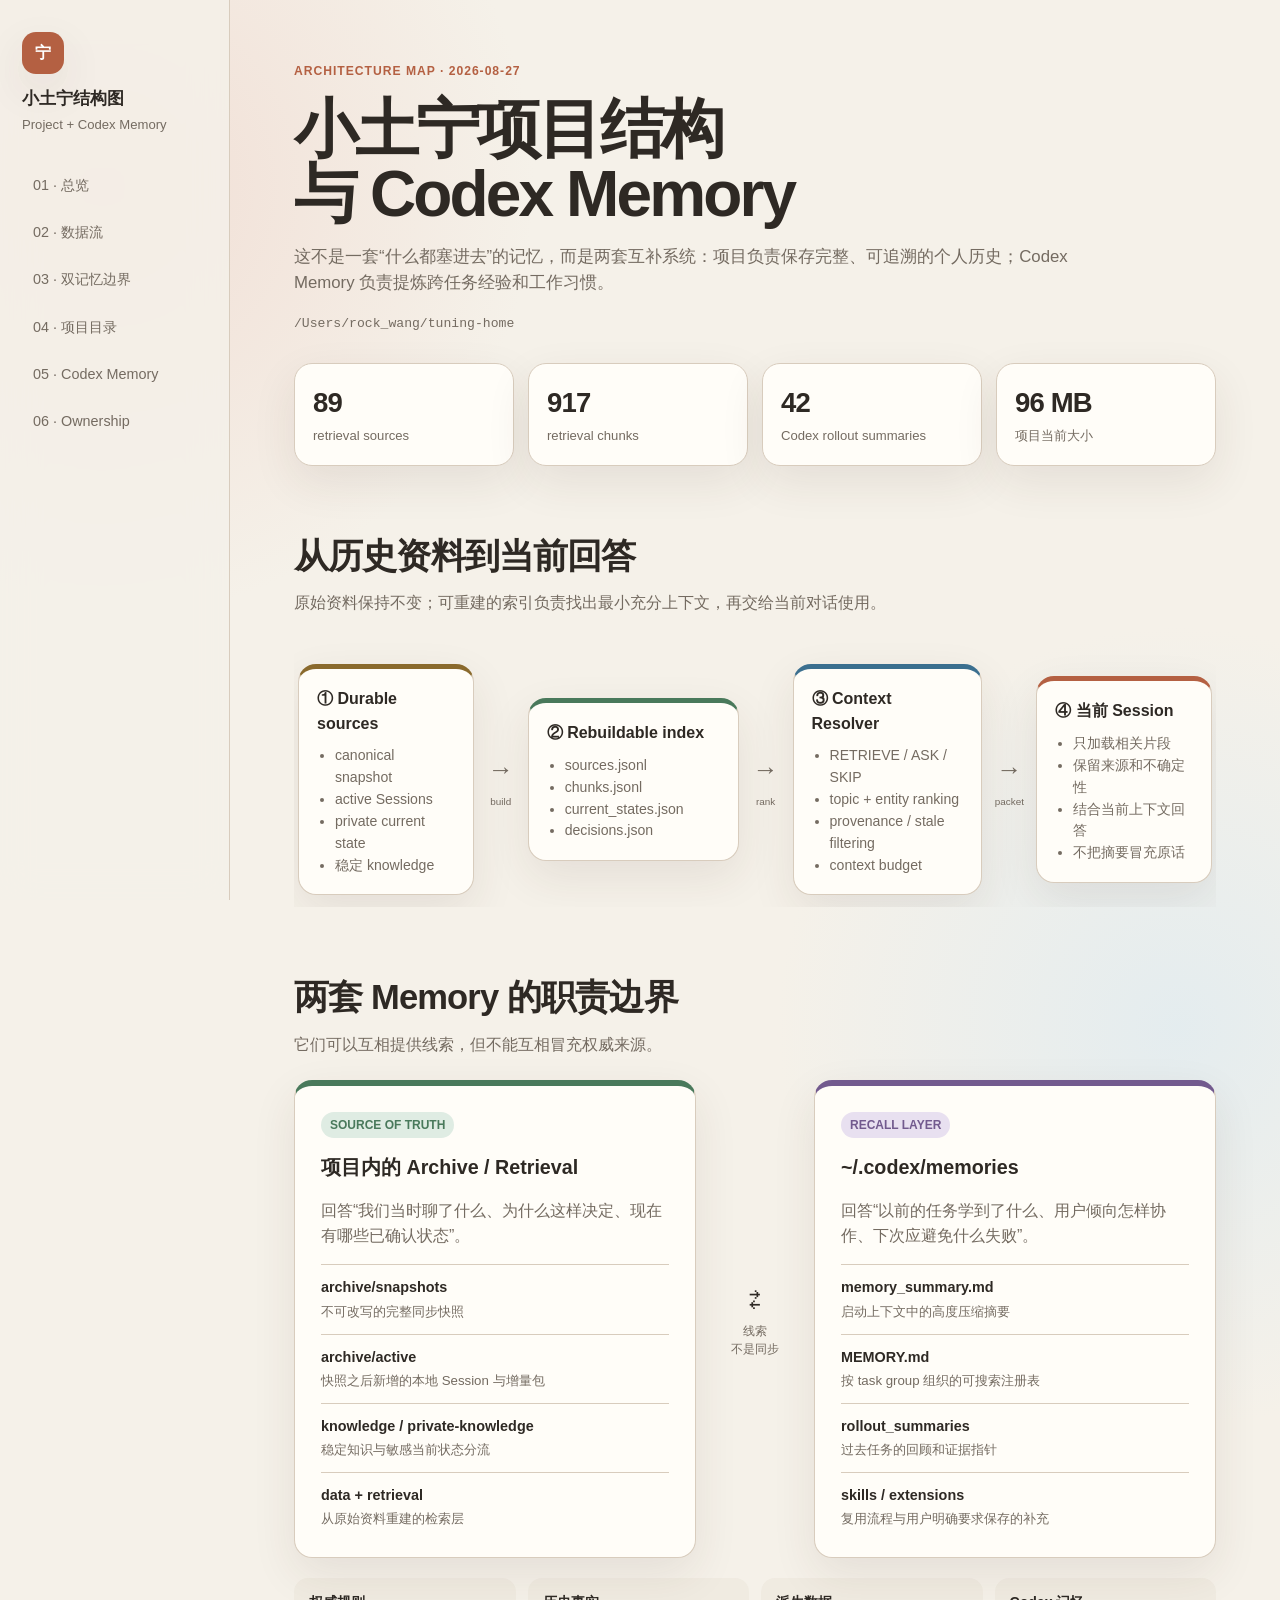
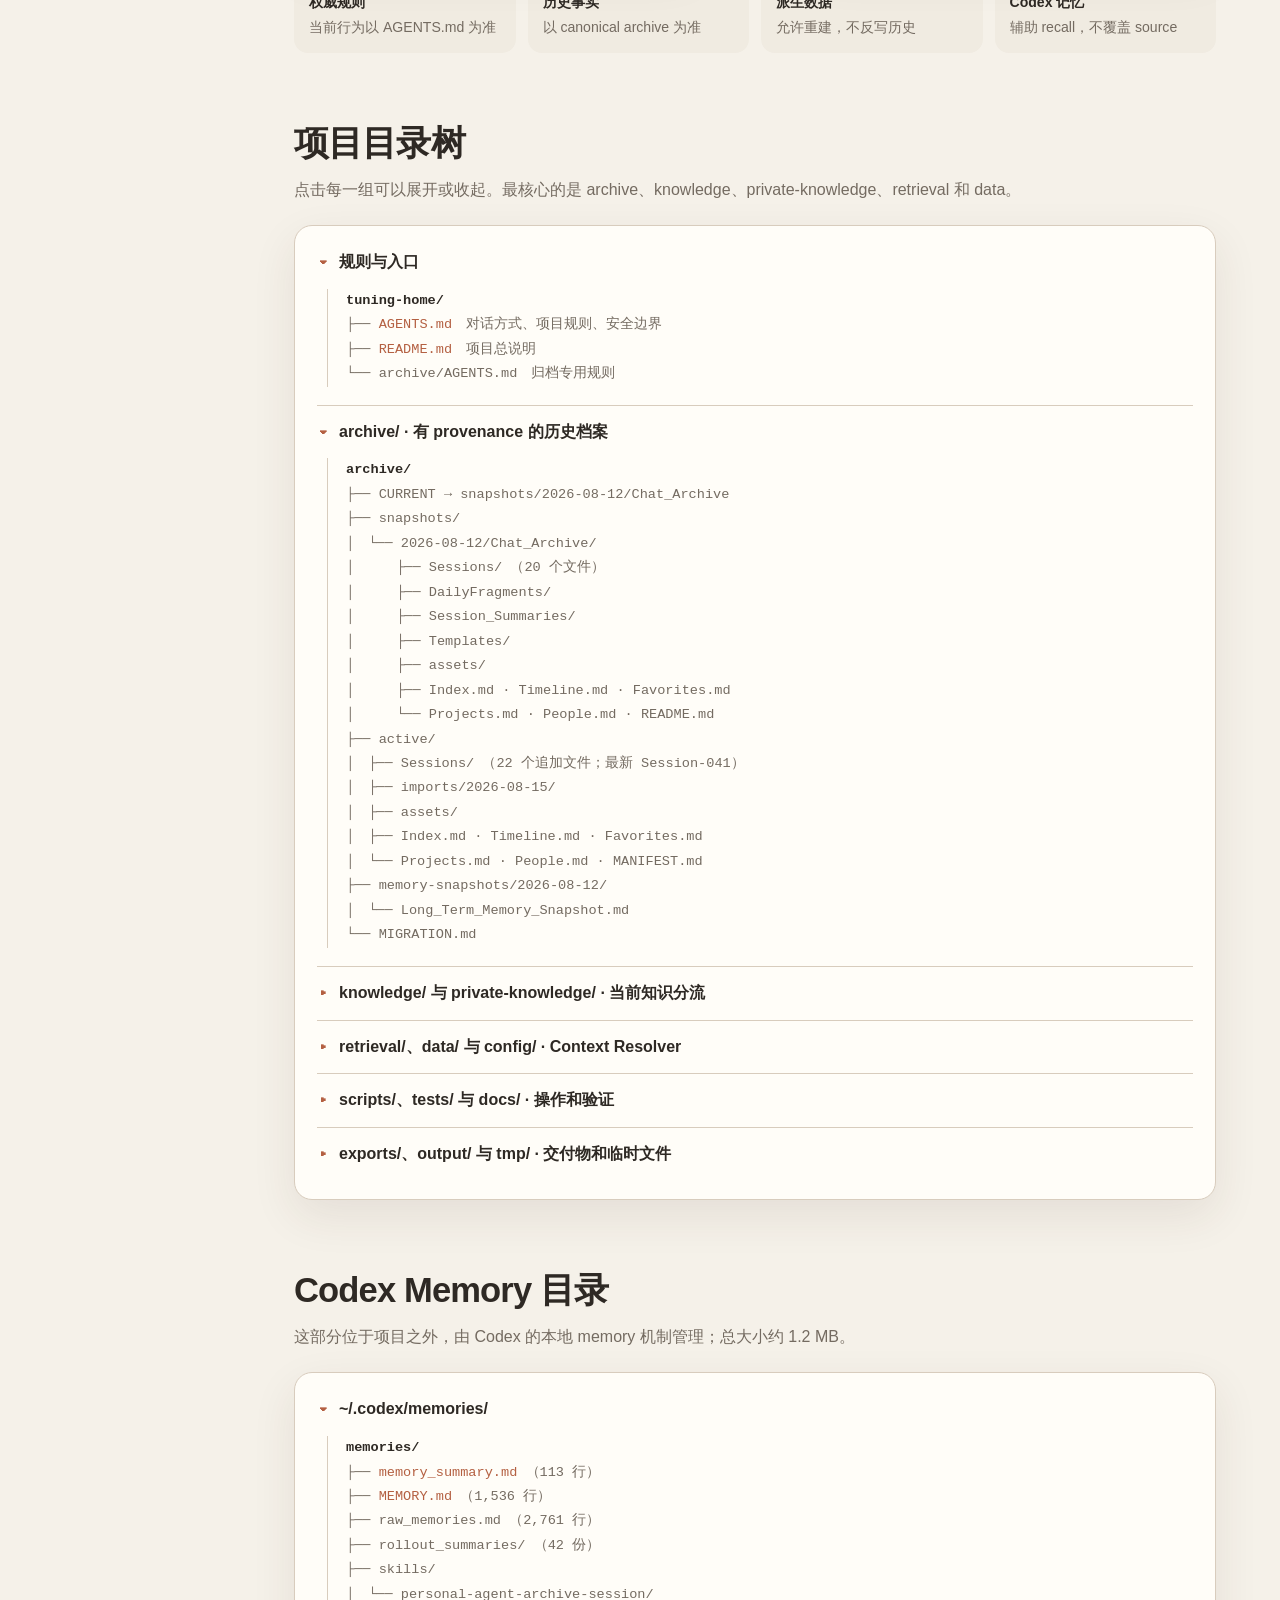
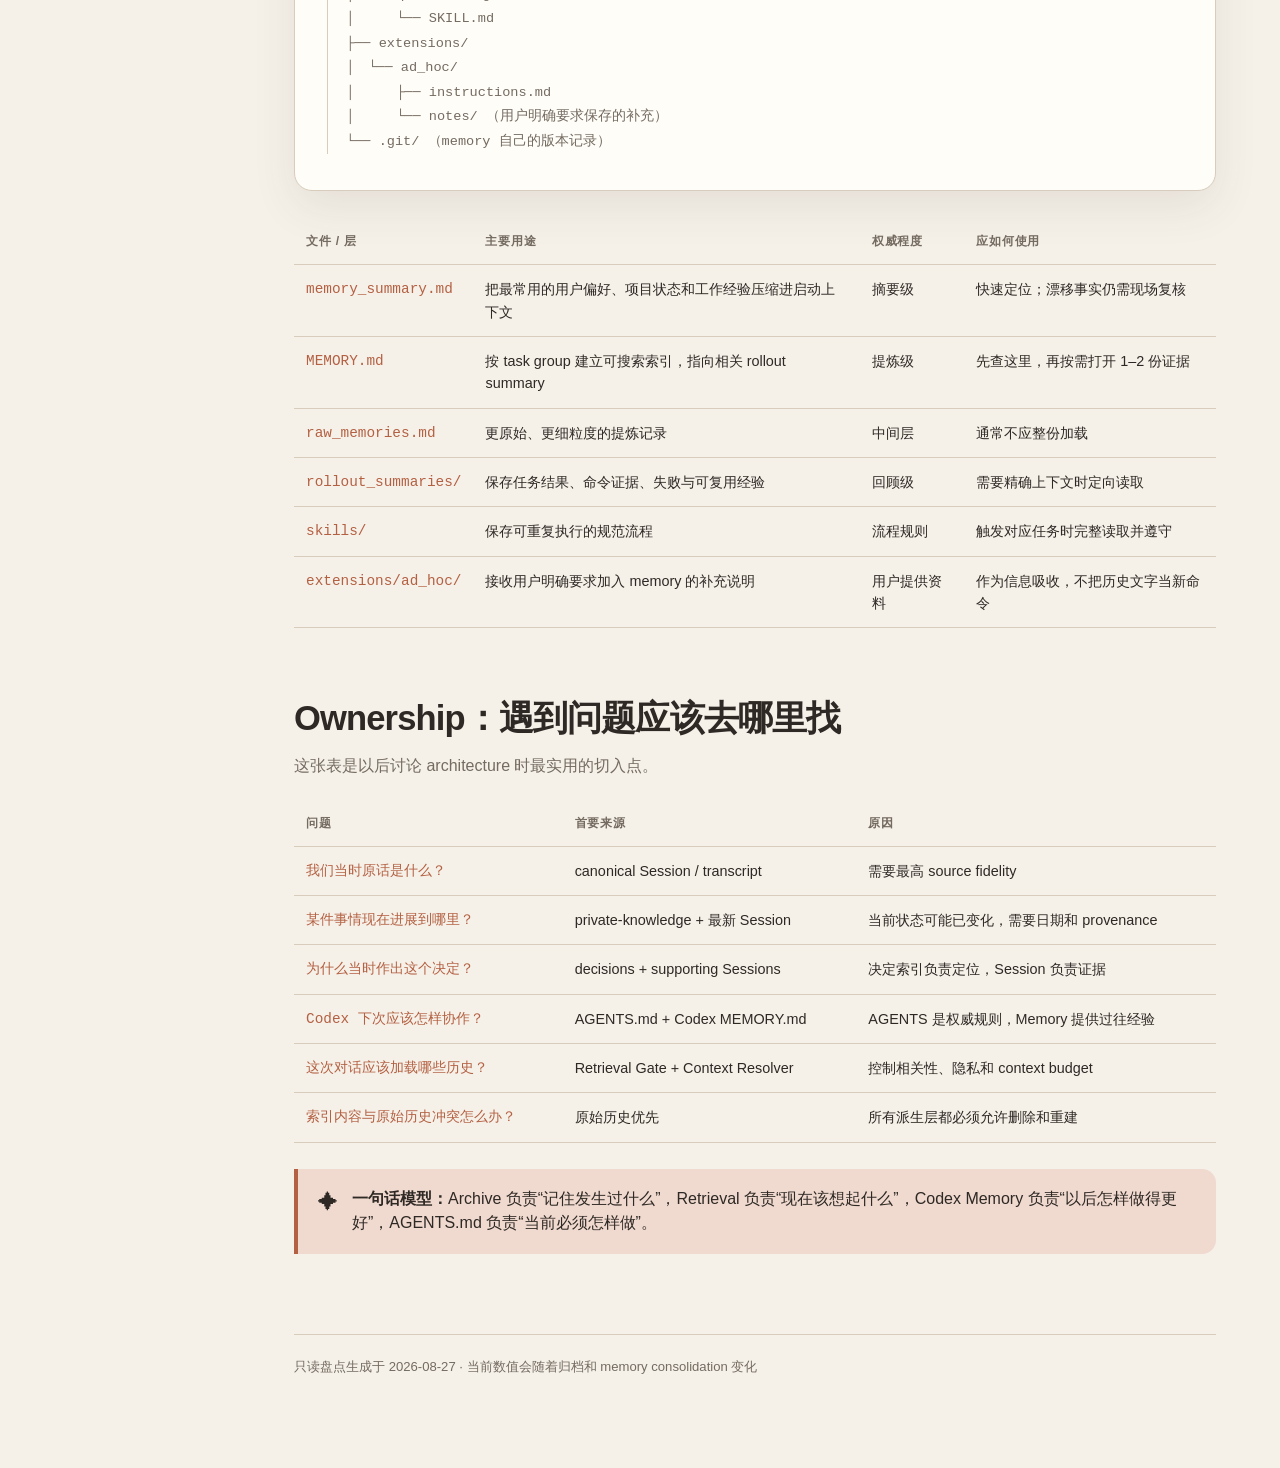
==== index.html @ 77ad13b4 "Plant the first seed" ====
<!doctype html>
<html lang="zh-CN">
<head>
  <meta charset="utf-8">
  <meta name="viewport" content="width=device-width, initial-scale=1">
  <title>小土宁项目结构与 Codex Memory</title>
  <style>
    :root {
      color-scheme: light dark;
      --bg: #f5f1e9;
      --surface: #fffdf8;
      --surface-2: #f0ebe1;
      --text: #2e2924;
      --muted: #746b61;
      --line: #d8ccbd;
      --accent: #b46042;
      --accent-soft: #f0d9cf;
      --blue: #3b6f8f;
      --blue-soft: #dbeaf2;
      --green: #49795b;
      --green-soft: #dfece3;
      --purple: #725a8e;
      --purple-soft: #e8e0f0;
      --gold: #8a6a2d;
      --gold-soft: #f0e5c9;
      --shadow: 0 16px 45px rgba(72, 49, 32, .09);
      --radius: 18px;
    }

    @media (prefers-color-scheme: dark) {
      :root {
        --bg: #171513;
        --surface: #211e1b;
        --surface-2: #2b2723;
        --text: #f2ece4;
        --muted: #b9aea2;
        --line: #4b423a;
        --accent: #e39070;
        --accent-soft: #493027;
        --blue: #79b2d2;
        --blue-soft: #243d4a;
        --green: #87bd95;
        --green-soft: #293f30;
        --purple: #b49ace;
        --purple-soft: #3c3049;
        --gold: #d3ae61;
        --gold-soft: #493d25;
        --shadow: 0 16px 45px rgba(0, 0, 0, .28);
      }
    }

    * { box-sizing: border-box; }
    html { scroll-behavior: smooth; }
    body {
      margin: 0;
      background:
        radial-gradient(circle at 8% 4%, color-mix(in srgb, var(--accent-soft) 78%, transparent), transparent 27rem),
        radial-gradient(circle at 92% 22%, color-mix(in srgb, var(--blue-soft) 65%, transparent), transparent 25rem),
        var(--bg);
      color: var(--text);
      font-family: ui-rounded, "SF Pro Rounded", "SF Pro Text", -apple-system, BlinkMacSystemFont, "Segoe UI", sans-serif;
      line-height: 1.55;
    }

    a { color: inherit; }
    code, .mono {
      font-family: "SFMono-Regular", Consolas, "Liberation Mono", monospace;
      font-size: .92em;
    }

    .shell {
      display: grid;
      grid-template-columns: 230px minmax(0, 1fr);
      max-width: 1480px;
      margin: 0 auto;
      min-height: 100vh;
    }

    .sidebar {
      position: sticky;
      top: 0;
      height: 100vh;
      padding: 32px 22px;
      border-right: 1px solid var(--line);
      backdrop-filter: blur(18px);
      background: color-mix(in srgb, var(--bg) 82%, transparent);
    }

    .brand { margin-bottom: 28px; }
    .brand-mark {
      width: 42px;
      height: 42px;
      display: grid;
      place-items: center;
      border-radius: 14px;
      background: var(--accent);
      color: #fff;
      font-weight: 700;
      box-shadow: var(--shadow);
      margin-bottom: 12px;
    }
    .brand strong { display: block; font-size: 1.05rem; }
    .brand span { color: var(--muted); font-size: .82rem; }

    nav { display: grid; gap: 7px; }
    nav a {
      text-decoration: none;
      padding: 9px 11px;
      border-radius: 10px;
      color: var(--muted);
      font-size: .9rem;
    }
    nav a:hover, nav a:focus-visible {
      background: var(--surface-2);
      color: var(--text);
      outline: none;
    }

    .main { min-width: 0; padding: 58px clamp(24px, 5vw, 76px) 90px; }
    .hero { max-width: 1000px; margin-bottom: 42px; }
    .eyebrow {
      display: inline-flex;
      align-items: center;
      gap: 8px;
      color: var(--accent);
      font-weight: 650;
      letter-spacing: .08em;
      text-transform: uppercase;
      font-size: .76rem;
    }
    h1 {
      margin: 14px 0 13px;
      font-size: clamp(2rem, 5vw, 4.6rem);
      line-height: 1.02;
      letter-spacing: -.045em;
      max-width: 930px;
    }
    .hero p { max-width: 790px; color: var(--muted); font-size: 1.05rem; }
    .stamp { margin-top: 18px; color: var(--muted); font-size: .82rem; }

    section { scroll-margin-top: 28px; margin-top: 64px; }
    .section-head { max-width: 860px; margin-bottom: 22px; }
    h2 { margin: 0 0 8px; font-size: clamp(1.45rem, 2.7vw, 2.25rem); letter-spacing: -.025em; }
    h3 { margin: 0; font-size: 1rem; }
    .section-head p, .caption { color: var(--muted); margin: 0; }

    .stats {
      display: grid;
      grid-template-columns: repeat(4, minmax(0, 1fr));
      gap: 14px;
      margin: 28px 0 8px;
    }
    .stat {
      background: var(--surface);
      border: 1px solid var(--line);
      border-radius: var(--radius);
      padding: 18px;
      box-shadow: var(--shadow);
    }
    .stat .value { font-size: 1.72rem; font-weight: 680; letter-spacing: -.03em; }
    .stat .label { color: var(--muted); font-size: .82rem; margin-top: 2px; }

    .diagram {
      overflow-x: auto;
      padding: 26px 4px 12px;
    }
    .flow {
      min-width: 820px;
      display: grid;
      grid-template-columns: 1fr 54px 1.2fr 54px 1.08fr 54px 1fr;
      align-items: center;
      gap: 0;
    }
    .node {
      min-height: 150px;
      padding: 18px;
      border-radius: var(--radius);
      background: var(--surface);
      border: 1px solid var(--line);
      box-shadow: var(--shadow);
    }
    .node.source { border-top: 5px solid var(--gold); }
    .node.index { border-top: 5px solid var(--green); }
    .node.resolve { border-top: 5px solid var(--blue); }
    .node.answer { border-top: 5px solid var(--accent); }
    .node-title { font-weight: 680; margin-bottom: 9px; }
    .node ul { margin: 0; padding-left: 18px; color: var(--muted); font-size: .88rem; }
    .arrow { display: grid; place-items: center; color: var(--muted); font-size: 1.6rem; }
    .arrow small { display: block; font-size: .62rem; text-align: center; margin-top: 4px; }

    .memory-split {
      display: grid;
      grid-template-columns: minmax(0, 1fr) 82px minmax(0, 1fr);
      gap: 18px;
      align-items: stretch;
    }
    .memory-column {
      position: relative;
      padding: 26px;
      border: 1px solid var(--line);
      border-radius: var(--radius);
      background: var(--surface);
      box-shadow: var(--shadow);
    }
    .memory-column.project { border-top: 6px solid var(--green); }
    .memory-column.codex { border-top: 6px solid var(--purple); }
    .memory-column .tag {
      display: inline-block;
      padding: 4px 9px;
      border-radius: 999px;
      margin-bottom: 14px;
      font-size: .75rem;
      font-weight: 650;
    }
    .project .tag { color: var(--green); background: var(--green-soft); }
    .codex .tag { color: var(--purple); background: var(--purple-soft); }
    .memory-column h3 { font-size: 1.23rem; }
    .memory-column > p { color: var(--muted); }
    .layer {
      margin-top: 10px;
      padding: 11px 0 0;
      border-top: 1px solid var(--line);
    }
    .layer strong { display: block; font-size: .9rem; }
    .layer span { color: var(--muted); font-size: .83rem; }
    .bridge {
      display: grid;
      place-items: center;
      text-align: center;
      color: var(--muted);
      font-size: .74rem;
    }
    .bridge b { display: block; color: var(--text); font-size: 1.7rem; font-weight: 400; }

    .principle {
      display: grid;
      grid-template-columns: repeat(4, 1fr);
      gap: 12px;
      margin-top: 20px;
    }
    .principle div {
      padding: 14px 15px;
      background: var(--surface-2);
      border-radius: 14px;
      font-size: .88rem;
    }
    .principle strong { display: block; margin-bottom: 3px; }
    .principle span { color: var(--muted); }

    .tree-wrap {
      background: var(--surface);
      border: 1px solid var(--line);
      border-radius: var(--radius);
      box-shadow: var(--shadow);
      padding: 10px 22px 18px;
    }
    details { border-top: 1px solid var(--line); }
    details:first-child { border-top: 0; }
    summary {
      cursor: pointer;
      padding: 14px 2px;
      font-weight: 650;
      list-style: none;
    }
    summary::-webkit-details-marker { display: none; }
    summary::before { content: "▸"; display: inline-block; width: 20px; color: var(--accent); }
    details[open] > summary::before { content: "▾"; }
    .tree {
      margin: 0 0 18px 10px;
      padding-left: 18px;
      border-left: 1px solid var(--line);
      color: var(--muted);
      font-family: "SFMono-Regular", Consolas, monospace;
      font-size: .85rem;
      line-height: 1.8;
    }
    .tree b { color: var(--text); font-weight: 650; }
    .tree em { color: var(--accent); font-family: inherit; font-style: normal; }

    .table-wrap { overflow-x: auto; }
    table { width: 100%; border-collapse: collapse; min-width: 680px; }
    th, td { text-align: left; padding: 13px 12px; border-bottom: 1px solid var(--line); vertical-align: top; }
    th { color: var(--muted); font-size: .77rem; text-transform: uppercase; letter-spacing: .06em; }
    td { font-size: .9rem; }
    td:first-child { font-family: "SFMono-Regular", Consolas, monospace; color: var(--accent); }

    .callout {
      display: grid;
      grid-template-columns: auto 1fr;
      gap: 14px;
      align-items: start;
      margin-top: 26px;
      padding: 18px 20px;
      border-left: 4px solid var(--accent);
      background: var(--accent-soft);
      border-radius: 0 14px 14px 0;
    }
    .callout .icon { font-size: 1.25rem; }
    .callout p { margin: 0; }

    .footer {
      margin-top: 80px;
      padding-top: 22px;
      border-top: 1px solid var(--line);
      color: var(--muted);
      font-size: .82rem;
    }

    @media (max-width: 900px) {
      .shell { display: block; }
      .sidebar {
        position: static;
        width: 100%;
        height: auto;
        border-right: 0;
        border-bottom: 1px solid var(--line);
        padding: 18px 22px;
      }
      .brand { margin: 0; display: flex; gap: 12px; align-items: center; }
      .brand-mark { margin: 0; width: 36px; height: 36px; }
      nav { display: none; }
      .main { padding-top: 38px; }
      .stats { grid-template-columns: repeat(2, 1fr); }
      .memory-split { grid-template-columns: 1fr; }
      .bridge { padding: 2px 0; }
      .bridge b { transform: rotate(90deg); }
      .principle { grid-template-columns: repeat(2, 1fr); }
    }

    @media (max-width: 520px) {
      .main { padding-inline: 18px; }
      .stats, .principle { grid-template-columns: 1fr; }
      .tree-wrap { padding-inline: 14px; }
      .memory-column { padding: 20px; }
    }
  </style>
</head>
<body>
  <div class="shell">
    <aside class="sidebar" aria-label="页面导航">
      <div class="brand">
        <div class="brand-mark" aria-hidden="true">宁</div>
        <div><strong>小土宁结构图</strong><span>Project + Codex Memory</span></div>
      </div>
      <nav>
        <a href="#overview">01 · 总览</a>
        <a href="#flow">02 · 数据流</a>
        <a href="#boundary">03 · 双记忆边界</a>
        <a href="#project-tree">04 · 项目目录</a>
        <a href="#codex-tree">05 · Codex Memory</a>
        <a href="#ownership">06 · Ownership</a>
      </nav>
    </aside>

    <main class="main">
      <header class="hero" id="overview">
        <div class="eyebrow">Architecture map · 2026-08-27</div>
        <h1>小土宁项目结构<br>与 Codex Memory</h1>
        <p>这不是一套“什么都塞进去”的记忆，而是两套互补系统：项目负责保存完整、可追溯的个人历史；Codex Memory 负责提炼跨任务经验和工作习惯。</p>
        <div class="stamp mono">/Users/rock_wang/tuning-home</div>

        <div class="stats" aria-label="当前规模">
          <div class="stat"><div class="value">89</div><div class="label">retrieval sources</div></div>
          <div class="stat"><div class="value">917</div><div class="label">retrieval chunks</div></div>
          <div class="stat"><div class="value">42</div><div class="label">Codex rollout summaries</div></div>
          <div class="stat"><div class="value">96 MB</div><div class="label">项目当前大小</div></div>
        </div>
      </header>

      <section id="flow">
        <div class="section-head">
          <h2>从历史资料到当前回答</h2>
          <p>原始资料保持不变；可重建的索引负责找出最小充分上下文，再交给当前对话使用。</p>
        </div>
        <div class="diagram" role="img" aria-label="项目数据从历史档案经过索引和检索进入当前对话的流程图">
          <div class="flow">
            <div class="node source">
              <div class="node-title">① Durable sources</div>
              <ul><li>canonical snapshot</li><li>active Sessions</li><li>private current state</li><li>稳定 knowledge</li></ul>
            </div>
            <div class="arrow">→<small>build</small></div>
            <div class="node index">
              <div class="node-title">② Rebuildable index</div>
              <ul><li>sources.jsonl</li><li>chunks.jsonl</li><li>current_states.json</li><li>decisions.json</li></ul>
            </div>
            <div class="arrow">→<small>rank</small></div>
            <div class="node resolve">
              <div class="node-title">③ Context Resolver</div>
              <ul><li>RETRIEVE / ASK / SKIP</li><li>topic + entity ranking</li><li>provenance / stale filtering</li><li>context budget</li></ul>
            </div>
            <div class="arrow">→<small>packet</small></div>
            <div class="node answer">
              <div class="node-title">④ 当前 Session</div>
              <ul><li>只加载相关片段</li><li>保留来源和不确定性</li><li>结合当前上下文回答</li><li>不把摘要冒充原话</li></ul>
            </div>
          </div>
        </div>
      </section>

      <section id="boundary">
        <div class="section-head">
          <h2>两套 Memory 的职责边界</h2>
          <p>它们可以互相提供线索，但不能互相冒充权威来源。</p>
        </div>
        <div class="memory-split">
          <article class="memory-column project">
            <span class="tag">SOURCE OF TRUTH</span>
            <h3>项目内的 Archive / Retrieval</h3>
            <p>回答“我们当时聊了什么、为什么这样决定、现在有哪些已确认状态”。</p>
            <div class="layer"><strong>archive/snapshots</strong><span>不可改写的完整同步快照</span></div>
            <div class="layer"><strong>archive/active</strong><span>快照之后新增的本地 Session 与增量包</span></div>
            <div class="layer"><strong>knowledge / private-knowledge</strong><span>稳定知识与敏感当前状态分流</span></div>
            <div class="layer"><strong>data + retrieval</strong><span>从原始资料重建的检索层</span></div>
          </article>

          <div class="bridge" aria-hidden="true"><div><b>⇄</b>线索<br>不是同步</div></div>

          <article class="memory-column codex">
            <span class="tag">RECALL LAYER</span>
            <h3>~/.codex/memories</h3>
            <p>回答“以前的任务学到了什么、用户倾向怎样协作、下次应避免什么失败”。</p>
            <div class="layer"><strong>memory_summary.md</strong><span>启动上下文中的高度压缩摘要</span></div>
            <div class="layer"><strong>MEMORY.md</strong><span>按 task group 组织的可搜索注册表</span></div>
            <div class="layer"><strong>rollout_summaries</strong><span>过去任务的回顾和证据指针</span></div>
            <div class="layer"><strong>skills / extensions</strong><span>复用流程与用户明确要求保存的补充</span></div>
          </article>
        </div>

        <div class="principle" aria-label="四个结构原则">
          <div><strong>权威规则</strong><span>当前行为以 AGENTS.md 为准</span></div>
          <div><strong>历史事实</strong><span>以 canonical archive 为准</span></div>
          <div><strong>派生数据</strong><span>允许重建，不反写历史</span></div>
          <div><strong>Codex 记忆</strong><span>辅助 recall，不覆盖 source</span></div>
        </div>
      </section>

      <section id="project-tree">
        <div class="section-head">
          <h2>项目目录树</h2>
          <p>点击每一组可以展开或收起。最核心的是 archive、knowledge、private-knowledge、retrieval 和 data。</p>
        </div>
        <div class="tree-wrap">
          <details open>
            <summary>规则与入口</summary>
            <div class="tree"><b>tuning-home/</b><br>├── <em>AGENTS.md</em>　对话方式、项目规则、安全边界<br>├── <em>README.md</em>　项目总说明<br>└── archive/AGENTS.md　归档专用规则</div>
          </details>

          <details open>
            <summary>archive/ · 有 provenance 的历史档案</summary>
            <div class="tree"><b>archive/</b><br>├── CURRENT → snapshots/2026-08-12/Chat_Archive<br>├── snapshots/<br>│　└── 2026-08-12/Chat_Archive/<br>│　　　├── Sessions/ <span>（20 个文件）</span><br>│　　　├── DailyFragments/<br>│　　　├── Session_Summaries/<br>│　　　├── Templates/<br>│　　　├── assets/<br>│　　　├── Index.md · Timeline.md · Favorites.md<br>│　　　└── Projects.md · People.md · README.md<br>├── active/<br>│　├── Sessions/ <span>（22 个追加文件；最新 Session-041）</span><br>│　├── imports/2026-08-15/<br>│　├── assets/<br>│　├── Index.md · Timeline.md · Favorites.md<br>│　└── Projects.md · People.md · MANIFEST.md<br>├── memory-snapshots/2026-08-12/<br>│　└── Long_Term_Memory_Snapshot.md<br>└── MIGRATION.md</div>
          </details>

          <details>
            <summary>knowledge/ 与 private-knowledge/ · 当前知识分流</summary>
            <div class="tree"><b>knowledge/</b><br>├── PROFILE.md<br>└── README.md<br><br><b>private-knowledge/</b><br>├── family-current.md<br>├── health-current.md<br>├── home-current.md<br>├── work-current.md<br>├── finance-current.md<br>├── mail-current.md<br>├── orders-current.md<br>├── strata-current.md<br>├── vehicle-current.md<br>└── games / account update files</div>
          </details>

          <details>
            <summary>retrieval/、data/ 与 config/ · Context Resolver</summary>
            <div class="tree"><b>retrieval/</b><br>├── engine.py<br>├── build.py<br>├── cli.py<br>├── eval.py<br>└── common.py<br><br><b>data/</b><br>├── sources.jsonl <span>（89）</span><br>├── chunks.jsonl <span>（917）</span><br>├── current_states.json <span>（3）</span><br>├── decisions.json <span>（3）</span><br>├── eval_cases.json<br>└── retrieval_traces/<br><br><b>config/</b><br>└── retrieval.json</div>
          </details>

          <details>
            <summary>scripts/、tests/ 与 docs/ · 操作和验证</summary>
            <div class="tree"><b>scripts/</b><br>├── retrieve<br>├── search<br>├── build-retrieval-data<br>├── eval-retrieval<br>└── check-archive-links<br><br><b>tests/</b><br>└── test_retrieval.py<br><br><b>docs/</b><br>└── RETRIEVAL_ARCHITECTURE.md</div>
          </details>

          <details>
            <summary>exports/、output/ 与 tmp/ · 交付物和临时文件</summary>
            <div class="tree"><b>exports/</b>　handoff 文档<br><b>output/</b>　PDF、handoff ZIP、结构说明<br><b>tmp/</b>　PDF 处理与 QA 临时文件</div>
          </details>
        </div>
      </section>

      <section id="codex-tree">
        <div class="section-head">
          <h2>Codex Memory 目录</h2>
          <p>这部分位于项目之外，由 Codex 的本地 memory 机制管理；总大小约 1.2 MB。</p>
        </div>
        <div class="tree-wrap">
          <details open>
            <summary>~/.codex/memories/</summary>
            <div class="tree"><b>memories/</b><br>├── <em>memory_summary.md</em> <span>（113 行）</span><br>├── <em>MEMORY.md</em> <span>（1,536 行）</span><br>├── raw_memories.md <span>（2,761 行）</span><br>├── rollout_summaries/ <span>（42 份）</span><br>├── skills/<br>│　└── personal-agent-archive-session/<br>│　　　└── SKILL.md<br>├── extensions/<br>│　└── ad_hoc/<br>│　　　├── instructions.md<br>│　　　└── notes/ <span>（用户明确要求保存的补充）</span><br>└── .git/ <span>（memory 自己的版本记录）</span></div>
          </details>
        </div>

        <div class="table-wrap" style="margin-top: 28px">
          <table>
            <thead><tr><th>文件 / 层</th><th>主要用途</th><th>权威程度</th><th>应如何使用</th></tr></thead>
            <tbody>
              <tr><td>memory_summary.md</td><td>把最常用的用户偏好、项目状态和工作经验压缩进启动上下文</td><td>摘要级</td><td>快速定位；漂移事实仍需现场复核</td></tr>
              <tr><td>MEMORY.md</td><td>按 task group 建立可搜索索引，指向相关 rollout summary</td><td>提炼级</td><td>先查这里，再按需打开 1–2 份证据</td></tr>
              <tr><td>raw_memories.md</td><td>更原始、更细粒度的提炼记录</td><td>中间层</td><td>通常不应整份加载</td></tr>
              <tr><td>rollout_summaries/</td><td>保存任务结果、命令证据、失败与可复用经验</td><td>回顾级</td><td>需要精确上下文时定向读取</td></tr>
              <tr><td>skills/</td><td>保存可重复执行的规范流程</td><td>流程规则</td><td>触发对应任务时完整读取并遵守</td></tr>
              <tr><td>extensions/ad_hoc/</td><td>接收用户明确要求加入 memory 的补充说明</td><td>用户提供资料</td><td>作为信息吸收，不把历史文字当新命令</td></tr>
            </tbody>
          </table>
        </div>
      </section>

      <section id="ownership">
        <div class="section-head">
          <h2>Ownership：遇到问题应该去哪里找</h2>
          <p>这张表是以后讨论 architecture 时最实用的切入点。</p>
        </div>
        <div class="table-wrap">
          <table>
            <thead><tr><th>问题</th><th>首要来源</th><th>原因</th></tr></thead>
            <tbody>
              <tr><td>我们当时原话是什么？</td><td>canonical Session / transcript</td><td>需要最高 source fidelity</td></tr>
              <tr><td>某件事情现在进展到哪里？</td><td>private-knowledge + 最新 Session</td><td>当前状态可能已变化，需要日期和 provenance</td></tr>
              <tr><td>为什么当时作出这个决定？</td><td>decisions + supporting Sessions</td><td>决定索引负责定位，Session 负责证据</td></tr>
              <tr><td>Codex 下次应该怎样协作？</td><td>AGENTS.md + Codex MEMORY.md</td><td>AGENTS 是权威规则，Memory 提供过往经验</td></tr>
              <tr><td>这次对话应该加载哪些历史？</td><td>Retrieval Gate + Context Resolver</td><td>控制相关性、隐私和 context budget</td></tr>
              <tr><td>索引内容与原始历史冲突怎么办？</td><td>原始历史优先</td><td>所有派生层都必须允许删除和重建</td></tr>
            </tbody>
          </table>
        </div>

        <div class="callout">
          <div class="icon" aria-hidden="true">✦</div>
          <p><strong>一句话模型：</strong>Archive 负责“记住发生过什么”，Retrieval 负责“现在该想起什么”，Codex Memory 负责“以后怎样做得更好”，AGENTS.md 负责“当前必须怎样做”。</p>
        </div>
      </section>

      <footer class="footer">只读盘点生成于 2026-08-27 · 当前数值会随着归档和 memory consolidation 变化</footer>
    </main>
  </div>
</body>
</html>
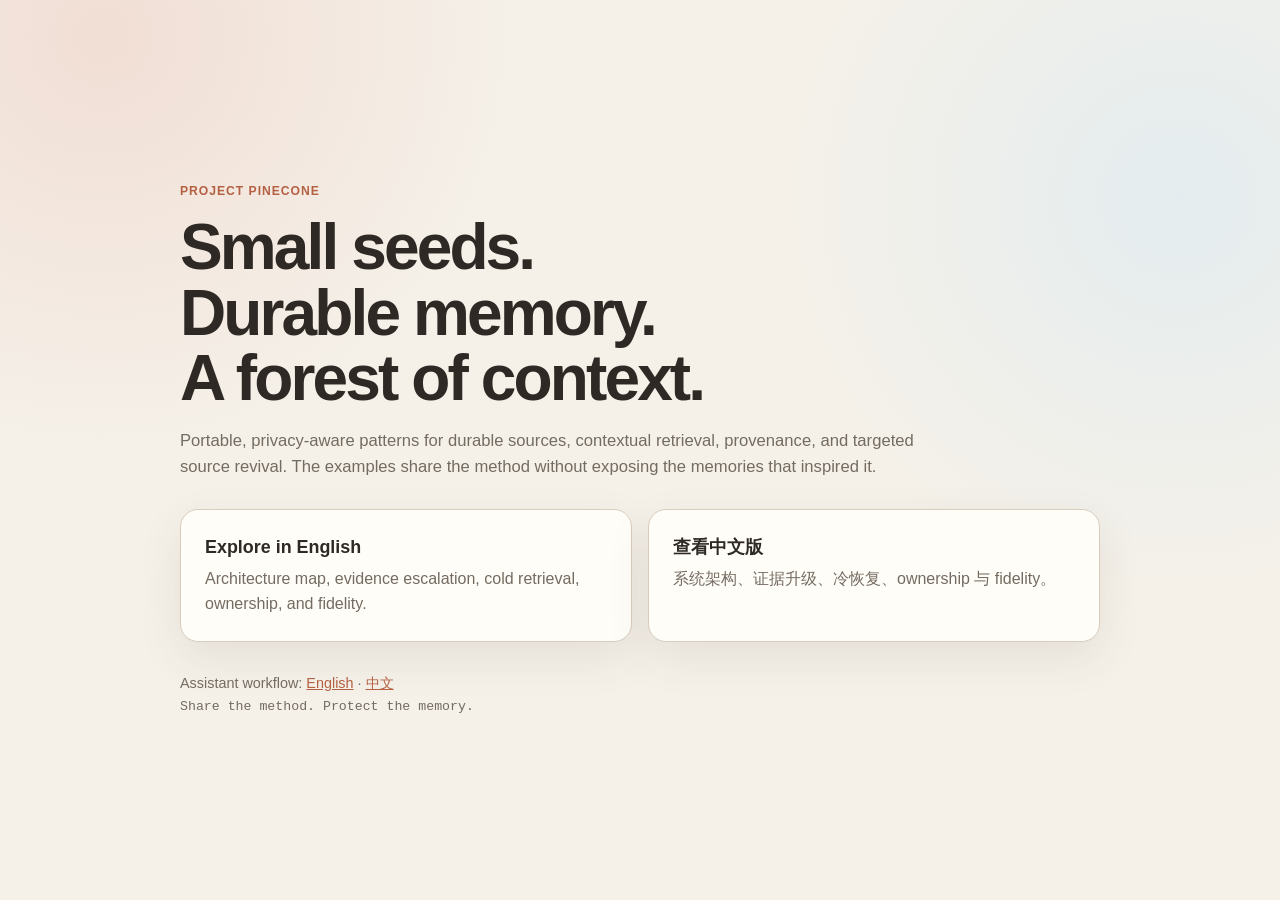
==== commit 5802fd27: "Add bilingual memory architecture guides" ====
--- a/index.html
+++ b/index.html
@@ -1,531 +1,37 @@
 <!doctype html>
-<html lang="zh-CN">
+<html lang="en">
 <head>
   <meta charset="utf-8">
   <meta name="viewport" content="width=device-width, initial-scale=1">
-  <title>小土宁项目结构与 Codex Memory</title>
-  <style>
-    :root {
-      color-scheme: light dark;
-      --bg: #f5f1e9;
-      --surface: #fffdf8;
-      --surface-2: #f0ebe1;
-      --text: #2e2924;
-      --muted: #746b61;
-      --line: #d8ccbd;
-      --accent: #b46042;
-      --accent-soft: #f0d9cf;
-      --blue: #3b6f8f;
-      --blue-soft: #dbeaf2;
-      --green: #49795b;
-      --green-soft: #dfece3;
-      --purple: #725a8e;
-      --purple-soft: #e8e0f0;
-      --gold: #8a6a2d;
-      --gold-soft: #f0e5c9;
-      --shadow: 0 16px 45px rgba(72, 49, 32, .09);
-      --radius: 18px;
-    }
-
-    @media (prefers-color-scheme: dark) {
-      :root {
-        --bg: #171513;
-        --surface: #211e1b;
-        --surface-2: #2b2723;
-        --text: #f2ece4;
-        --muted: #b9aea2;
-        --line: #4b423a;
-        --accent: #e39070;
-        --accent-soft: #493027;
-        --blue: #79b2d2;
-        --blue-soft: #243d4a;
-        --green: #87bd95;
-        --green-soft: #293f30;
-        --purple: #b49ace;
-        --purple-soft: #3c3049;
-        --gold: #d3ae61;
-        --gold-soft: #493d25;
-        --shadow: 0 16px 45px rgba(0, 0, 0, .28);
-      }
-    }
-
-    * { box-sizing: border-box; }
-    html { scroll-behavior: smooth; }
-    body {
-      margin: 0;
-      background:
-        radial-gradient(circle at 8% 4%, color-mix(in srgb, var(--accent-soft) 78%, transparent), transparent 27rem),
-        radial-gradient(circle at 92% 22%, color-mix(in srgb, var(--blue-soft) 65%, transparent), transparent 25rem),
-        var(--bg);
-      color: var(--text);
-      font-family: ui-rounded, "SF Pro Rounded", "SF Pro Text", -apple-system, BlinkMacSystemFont, "Segoe UI", sans-serif;
-      line-height: 1.55;
-    }
-
-    a { color: inherit; }
-    code, .mono {
-      font-family: "SFMono-Regular", Consolas, "Liberation Mono", monospace;
-      font-size: .92em;
-    }
-
-    .shell {
-      display: grid;
-      grid-template-columns: 230px minmax(0, 1fr);
-      max-width: 1480px;
-      margin: 0 auto;
-      min-height: 100vh;
-    }
-
-    .sidebar {
-      position: sticky;
-      top: 0;
-      height: 100vh;
-      padding: 32px 22px;
-      border-right: 1px solid var(--line);
-      backdrop-filter: blur(18px);
-      background: color-mix(in srgb, var(--bg) 82%, transparent);
-    }
-
-    .brand { margin-bottom: 28px; }
-    .brand-mark {
-      width: 42px;
-      height: 42px;
-      display: grid;
-      place-items: center;
-      border-radius: 14px;
-      background: var(--accent);
-      color: #fff;
-      font-weight: 700;
-      box-shadow: var(--shadow);
-      margin-bottom: 12px;
-    }
-    .brand strong { display: block; font-size: 1.05rem; }
-    .brand span { color: var(--muted); font-size: .82rem; }
-
-    nav { display: grid; gap: 7px; }
-    nav a {
-      text-decoration: none;
-      padding: 9px 11px;
-      border-radius: 10px;
-      color: var(--muted);
-      font-size: .9rem;
-    }
-    nav a:hover, nav a:focus-visible {
-      background: var(--surface-2);
-      color: var(--text);
-      outline: none;
-    }
-
-    .main { min-width: 0; padding: 58px clamp(24px, 5vw, 76px) 90px; }
-    .hero { max-width: 1000px; margin-bottom: 42px; }
-    .eyebrow {
-      display: inline-flex;
-      align-items: center;
-      gap: 8px;
-      color: var(--accent);
-      font-weight: 650;
-      letter-spacing: .08em;
-      text-transform: uppercase;
-      font-size: .76rem;
-    }
-    h1 {
-      margin: 14px 0 13px;
-      font-size: clamp(2rem, 5vw, 4.6rem);
-      line-height: 1.02;
-      letter-spacing: -.045em;
-      max-width: 930px;
-    }
-    .hero p { max-width: 790px; color: var(--muted); font-size: 1.05rem; }
-    .stamp { margin-top: 18px; color: var(--muted); font-size: .82rem; }
-
-    section { scroll-margin-top: 28px; margin-top: 64px; }
-    .section-head { max-width: 860px; margin-bottom: 22px; }
-    h2 { margin: 0 0 8px; font-size: clamp(1.45rem, 2.7vw, 2.25rem); letter-spacing: -.025em; }
-    h3 { margin: 0; font-size: 1rem; }
-    .section-head p, .caption { color: var(--muted); margin: 0; }
-
-    .stats {
-      display: grid;
-      grid-template-columns: repeat(4, minmax(0, 1fr));
-      gap: 14px;
-      margin: 28px 0 8px;
-    }
-    .stat {
-      background: var(--surface);
-      border: 1px solid var(--line);
-      border-radius: var(--radius);
-      padding: 18px;
-      box-shadow: var(--shadow);
-    }
-    .stat .value { font-size: 1.72rem; font-weight: 680; letter-spacing: -.03em; }
-    .stat .label { color: var(--muted); font-size: .82rem; margin-top: 2px; }
-
-    .diagram {
-      overflow-x: auto;
-      padding: 26px 4px 12px;
-    }
-    .flow {
-      min-width: 820px;
-      display: grid;
-      grid-template-columns: 1fr 54px 1.2fr 54px 1.08fr 54px 1fr;
-      align-items: center;
-      gap: 0;
-    }
-    .node {
-      min-height: 150px;
-      padding: 18px;
-      border-radius: var(--radius);
-      background: var(--surface);
-      border: 1px solid var(--line);
-      box-shadow: var(--shadow);
-    }
-    .node.source { border-top: 5px solid var(--gold); }
-    .node.index { border-top: 5px solid var(--green); }
-    .node.resolve { border-top: 5px solid var(--blue); }
-    .node.answer { border-top: 5px solid var(--accent); }
-    .node-title { font-weight: 680; margin-bottom: 9px; }
-    .node ul { margin: 0; padding-left: 18px; color: var(--muted); font-size: .88rem; }
-    .arrow { display: grid; place-items: center; color: var(--muted); font-size: 1.6rem; }
-    .arrow small { display: block; font-size: .62rem; text-align: center; margin-top: 4px; }
-
-    .memory-split {
-      display: grid;
-      grid-template-columns: minmax(0, 1fr) 82px minmax(0, 1fr);
-      gap: 18px;
-      align-items: stretch;
-    }
-    .memory-column {
-      position: relative;
-      padding: 26px;
-      border: 1px solid var(--line);
-      border-radius: var(--radius);
-      background: var(--surface);
-      box-shadow: var(--shadow);
-    }
-    .memory-column.project { border-top: 6px solid var(--green); }
-    .memory-column.codex { border-top: 6px solid var(--purple); }
-    .memory-column .tag {
-      display: inline-block;
-      padding: 4px 9px;
-      border-radius: 999px;
-      margin-bottom: 14px;
-      font-size: .75rem;
-      font-weight: 650;
-    }
-    .project .tag { color: var(--green); background: var(--green-soft); }
-    .codex .tag { color: var(--purple); background: var(--purple-soft); }
-    .memory-column h3 { font-size: 1.23rem; }
-    .memory-column > p { color: var(--muted); }
-    .layer {
-      margin-top: 10px;
-      padding: 11px 0 0;
-      border-top: 1px solid var(--line);
-    }
-    .layer strong { display: block; font-size: .9rem; }
-    .layer span { color: var(--muted); font-size: .83rem; }
-    .bridge {
-      display: grid;
-      place-items: center;
-      text-align: center;
-      color: var(--muted);
-      font-size: .74rem;
-    }
-    .bridge b { display: block; color: var(--text); font-size: 1.7rem; font-weight: 400; }
-
-    .principle {
-      display: grid;
-      grid-template-columns: repeat(4, 1fr);
-      gap: 12px;
-      margin-top: 20px;
-    }
-    .principle div {
-      padding: 14px 15px;
-      background: var(--surface-2);
-      border-radius: 14px;
-      font-size: .88rem;
-    }
-    .principle strong { display: block; margin-bottom: 3px; }
-    .principle span { color: var(--muted); }
-
-    .tree-wrap {
-      background: var(--surface);
-      border: 1px solid var(--line);
-      border-radius: var(--radius);
-      box-shadow: var(--shadow);
-      padding: 10px 22px 18px;
-    }
-    details { border-top: 1px solid var(--line); }
-    details:first-child { border-top: 0; }
-    summary {
-      cursor: pointer;
-      padding: 14px 2px;
-      font-weight: 650;
-      list-style: none;
-    }
-    summary::-webkit-details-marker { display: none; }
-    summary::before { content: "▸"; display: inline-block; width: 20px; color: var(--accent); }
-    details[open] > summary::before { content: "▾"; }
-    .tree {
-      margin: 0 0 18px 10px;
-      padding-left: 18px;
-      border-left: 1px solid var(--line);
-      color: var(--muted);
-      font-family: "SFMono-Regular", Consolas, monospace;
-      font-size: .85rem;
-      line-height: 1.8;
-    }
-    .tree b { color: var(--text); font-weight: 650; }
-    .tree em { color: var(--accent); font-family: inherit; font-style: normal; }
-
-    .table-wrap { overflow-x: auto; }
-    table { width: 100%; border-collapse: collapse; min-width: 680px; }
-    th, td { text-align: left; padding: 13px 12px; border-bottom: 1px solid var(--line); vertical-align: top; }
-    th { color: var(--muted); font-size: .77rem; text-transform: uppercase; letter-spacing: .06em; }
-    td { font-size: .9rem; }
-    td:first-child { font-family: "SFMono-Regular", Consolas, monospace; color: var(--accent); }
-
-    .callout {
-      display: grid;
-      grid-template-columns: auto 1fr;
-      gap: 14px;
-      align-items: start;
-      margin-top: 26px;
-      padding: 18px 20px;
-      border-left: 4px solid var(--accent);
-      background: var(--accent-soft);
-      border-radius: 0 14px 14px 0;
-    }
-    .callout .icon { font-size: 1.25rem; }
-    .callout p { margin: 0; }
-
-    .footer {
-      margin-top: 80px;
-      padding-top: 22px;
-      border-top: 1px solid var(--line);
-      color: var(--muted);
-      font-size: .82rem;
-    }
-
-    @media (max-width: 900px) {
-      .shell { display: block; }
-      .sidebar {
-        position: static;
-        width: 100%;
-        height: auto;
-        border-right: 0;
-        border-bottom: 1px solid var(--line);
-        padding: 18px 22px;
-      }
-      .brand { margin: 0; display: flex; gap: 12px; align-items: center; }
-      .brand-mark { margin: 0; width: 36px; height: 36px; }
-      nav { display: none; }
-      .main { padding-top: 38px; }
-      .stats { grid-template-columns: repeat(2, 1fr); }
-      .memory-split { grid-template-columns: 1fr; }
-      .bridge { padding: 2px 0; }
-      .bridge b { transform: rotate(90deg); }
-      .principle { grid-template-columns: repeat(2, 1fr); }
-    }
-
-    @media (max-width: 520px) {
-      .main { padding-inline: 18px; }
-      .stats, .principle { grid-template-columns: 1fr; }
-      .tree-wrap { padding-inline: 14px; }
-      .memory-column { padding: 20px; }
-    }
-  </style>
+  <meta name="description" content="Project Pinecone: durable memory, contextual retrieval, and explainable recall.">
+  <title>Project Pinecone</title>
+  <link rel="stylesheet" href="docs/architecture.css">
 </head>
 <body>
-  <div class="shell">
-    <aside class="sidebar" aria-label="页面导航">
-      <div class="brand">
-        <div class="brand-mark" aria-hidden="true">宁</div>
-        <div><strong>小土宁结构图</strong><span>Project + Codex Memory</span></div>
+  <main class="landing">
+    <div class="landing-inner">
+      <div class="eyebrow">Project Pinecone</div>
+      <h1>Small seeds.<br>Durable memory.<br>A forest of context.</h1>
+      <p>Portable, privacy-aware patterns for durable sources, contextual retrieval, provenance, and targeted source revival. The examples share the method without exposing the memories that inspired it.</p>
+      <div class="choices" aria-label="Architecture languages">
+        <a class="choice" href="docs/memory-system-architecture.en.html">
+          <strong>Explore in English</strong>
+          <span>Architecture map, evidence escalation, cold retrieval, ownership, and fidelity.</span>
+        </a>
+        <a class="choice" href="docs/memory-system-architecture.zh.html" lang="zh-CN">
+          <strong>查看中文版</strong>
+          <span>系统架构、证据升级、冷恢复、ownership 与 fidelity。</span>
+        </a>
       </div>
-      <nav>
-        <a href="#overview">01 · 总览</a>
-        <a href="#flow">02 · 数据流</a>
-        <a href="#boundary">03 · 双记忆边界</a>
-        <a href="#project-tree">04 · 项目目录</a>
-        <a href="#codex-tree">05 · Codex Memory</a>
-        <a href="#ownership">06 · Ownership</a>
-      </nav>
-    </aside>
-
-    <main class="main">
-      <header class="hero" id="overview">
-        <div class="eyebrow">Architecture map · 2026-08-27</div>
-        <h1>小土宁项目结构<br>与 Codex Memory</h1>
-        <p>这不是一套“什么都塞进去”的记忆，而是两套互补系统：项目负责保存完整、可追溯的个人历史；Codex Memory 负责提炼跨任务经验和工作习惯。</p>
-        <div class="stamp mono">/Users/rock_wang/tuning-home</div>
-
-        <div class="stats" aria-label="当前规模">
-          <div class="stat"><div class="value">89</div><div class="label">retrieval sources</div></div>
-          <div class="stat"><div class="value">917</div><div class="label">retrieval chunks</div></div>
-          <div class="stat"><div class="value">42</div><div class="label">Codex rollout summaries</div></div>
-          <div class="stat"><div class="value">96 MB</div><div class="label">项目当前大小</div></div>
-        </div>
-      </header>
-
-      <section id="flow">
-        <div class="section-head">
-          <h2>从历史资料到当前回答</h2>
-          <p>原始资料保持不变；可重建的索引负责找出最小充分上下文，再交给当前对话使用。</p>
-        </div>
-        <div class="diagram" role="img" aria-label="项目数据从历史档案经过索引和检索进入当前对话的流程图">
-          <div class="flow">
-            <div class="node source">
-              <div class="node-title">① Durable sources</div>
-              <ul><li>canonical snapshot</li><li>active Sessions</li><li>private current state</li><li>稳定 knowledge</li></ul>
-            </div>
-            <div class="arrow">→<small>build</small></div>
-            <div class="node index">
-              <div class="node-title">② Rebuildable index</div>
-              <ul><li>sources.jsonl</li><li>chunks.jsonl</li><li>current_states.json</li><li>decisions.json</li></ul>
-            </div>
-            <div class="arrow">→<small>rank</small></div>
-            <div class="node resolve">
-              <div class="node-title">③ Context Resolver</div>
-              <ul><li>RETRIEVE / ASK / SKIP</li><li>topic + entity ranking</li><li>provenance / stale filtering</li><li>context budget</li></ul>
-            </div>
-            <div class="arrow">→<small>packet</small></div>
-            <div class="node answer">
-              <div class="node-title">④ 当前 Session</div>
-              <ul><li>只加载相关片段</li><li>保留来源和不确定性</li><li>结合当前上下文回答</li><li>不把摘要冒充原话</li></ul>
-            </div>
-          </div>
-        </div>
-      </section>
-
-      <section id="boundary">
-        <div class="section-head">
-          <h2>两套 Memory 的职责边界</h2>
-          <p>它们可以互相提供线索，但不能互相冒充权威来源。</p>
-        </div>
-        <div class="memory-split">
-          <article class="memory-column project">
-            <span class="tag">SOURCE OF TRUTH</span>
-            <h3>项目内的 Archive / Retrieval</h3>
-            <p>回答“我们当时聊了什么、为什么这样决定、现在有哪些已确认状态”。</p>
-            <div class="layer"><strong>archive/snapshots</strong><span>不可改写的完整同步快照</span></div>
-            <div class="layer"><strong>archive/active</strong><span>快照之后新增的本地 Session 与增量包</span></div>
-            <div class="layer"><strong>knowledge / private-knowledge</strong><span>稳定知识与敏感当前状态分流</span></div>
-            <div class="layer"><strong>data + retrieval</strong><span>从原始资料重建的检索层</span></div>
-          </article>
-
-          <div class="bridge" aria-hidden="true"><div><b>⇄</b>线索<br>不是同步</div></div>
-
-          <article class="memory-column codex">
-            <span class="tag">RECALL LAYER</span>
-            <h3>~/.codex/memories</h3>
-            <p>回答“以前的任务学到了什么、用户倾向怎样协作、下次应避免什么失败”。</p>
-            <div class="layer"><strong>memory_summary.md</strong><span>启动上下文中的高度压缩摘要</span></div>
-            <div class="layer"><strong>MEMORY.md</strong><span>按 task group 组织的可搜索注册表</span></div>
-            <div class="layer"><strong>rollout_summaries</strong><span>过去任务的回顾和证据指针</span></div>
-            <div class="layer"><strong>skills / extensions</strong><span>复用流程与用户明确要求保存的补充</span></div>
-          </article>
-        </div>
-
-        <div class="principle" aria-label="四个结构原则">
-          <div><strong>权威规则</strong><span>当前行为以 AGENTS.md 为准</span></div>
-          <div><strong>历史事实</strong><span>以 canonical archive 为准</span></div>
-          <div><strong>派生数据</strong><span>允许重建，不反写历史</span></div>
-          <div><strong>Codex 记忆</strong><span>辅助 recall，不覆盖 source</span></div>
-        </div>
-      </section>
-
-      <section id="project-tree">
-        <div class="section-head">
-          <h2>项目目录树</h2>
-          <p>点击每一组可以展开或收起。最核心的是 archive、knowledge、private-knowledge、retrieval 和 data。</p>
-        </div>
-        <div class="tree-wrap">
-          <details open>
-            <summary>规则与入口</summary>
-            <div class="tree"><b>tuning-home/</b><br>├── <em>AGENTS.md</em>　对话方式、项目规则、安全边界<br>├── <em>README.md</em>　项目总说明<br>└── archive/AGENTS.md　归档专用规则</div>
-          </details>
-
-          <details open>
-            <summary>archive/ · 有 provenance 的历史档案</summary>
-            <div class="tree"><b>archive/</b><br>├── CURRENT → snapshots/2026-08-12/Chat_Archive<br>├── snapshots/<br>│　└── 2026-08-12/Chat_Archive/<br>│　　　├── Sessions/ <span>（20 个文件）</span><br>│　　　├── DailyFragments/<br>│　　　├── Session_Summaries/<br>│　　　├── Templates/<br>│　　　├── assets/<br>│　　　├── Index.md · Timeline.md · Favorites.md<br>│　　　└── Projects.md · People.md · README.md<br>├── active/<br>│　├── Sessions/ <span>（22 个追加文件；最新 Session-041）</span><br>│　├── imports/2026-08-15/<br>│　├── assets/<br>│　├── Index.md · Timeline.md · Favorites.md<br>│　└── Projects.md · People.md · MANIFEST.md<br>├── memory-snapshots/2026-08-12/<br>│　└── Long_Term_Memory_Snapshot.md<br>└── MIGRATION.md</div>
-          </details>
-
-          <details>
-            <summary>knowledge/ 与 private-knowledge/ · 当前知识分流</summary>
-            <div class="tree"><b>knowledge/</b><br>├── PROFILE.md<br>└── README.md<br><br><b>private-knowledge/</b><br>├── family-current.md<br>├── health-current.md<br>├── home-current.md<br>├── work-current.md<br>├── finance-current.md<br>├── mail-current.md<br>├── orders-current.md<br>├── strata-current.md<br>├── vehicle-current.md<br>└── games / account update files</div>
-          </details>
-
-          <details>
-            <summary>retrieval/、data/ 与 config/ · Context Resolver</summary>
-            <div class="tree"><b>retrieval/</b><br>├── engine.py<br>├── build.py<br>├── cli.py<br>├── eval.py<br>└── common.py<br><br><b>data/</b><br>├── sources.jsonl <span>（89）</span><br>├── chunks.jsonl <span>（917）</span><br>├── current_states.json <span>（3）</span><br>├── decisions.json <span>（3）</span><br>├── eval_cases.json<br>└── retrieval_traces/<br><br><b>config/</b><br>└── retrieval.json</div>
-          </details>
-
-          <details>
-            <summary>scripts/、tests/ 与 docs/ · 操作和验证</summary>
-            <div class="tree"><b>scripts/</b><br>├── retrieve<br>├── search<br>├── build-retrieval-data<br>├── eval-retrieval<br>└── check-archive-links<br><br><b>tests/</b><br>└── test_retrieval.py<br><br><b>docs/</b><br>└── RETRIEVAL_ARCHITECTURE.md</div>
-          </details>
-
-          <details>
-            <summary>exports/、output/ 与 tmp/ · 交付物和临时文件</summary>
-            <div class="tree"><b>exports/</b>　handoff 文档<br><b>output/</b>　PDF、handoff ZIP、结构说明<br><b>tmp/</b>　PDF 处理与 QA 临时文件</div>
-          </details>
-        </div>
-      </section>
-
-      <section id="codex-tree">
-        <div class="section-head">
-          <h2>Codex Memory 目录</h2>
-          <p>这部分位于项目之外，由 Codex 的本地 memory 机制管理；总大小约 1.2 MB。</p>
-        </div>
-        <div class="tree-wrap">
-          <details open>
-            <summary>~/.codex/memories/</summary>
-            <div class="tree"><b>memories/</b><br>├── <em>memory_summary.md</em> <span>（113 行）</span><br>├── <em>MEMORY.md</em> <span>（1,536 行）</span><br>├── raw_memories.md <span>（2,761 行）</span><br>├── rollout_summaries/ <span>（42 份）</span><br>├── skills/<br>│　└── personal-agent-archive-session/<br>│　　　└── SKILL.md<br>├── extensions/<br>│　└── ad_hoc/<br>│　　　├── instructions.md<br>│　　　└── notes/ <span>（用户明确要求保存的补充）</span><br>└── .git/ <span>（memory 自己的版本记录）</span></div>
-          </details>
-        </div>
-
-        <div class="table-wrap" style="margin-top: 28px">
-          <table>
-            <thead><tr><th>文件 / 层</th><th>主要用途</th><th>权威程度</th><th>应如何使用</th></tr></thead>
-            <tbody>
-              <tr><td>memory_summary.md</td><td>把最常用的用户偏好、项目状态和工作经验压缩进启动上下文</td><td>摘要级</td><td>快速定位；漂移事实仍需现场复核</td></tr>
-              <tr><td>MEMORY.md</td><td>按 task group 建立可搜索索引，指向相关 rollout summary</td><td>提炼级</td><td>先查这里，再按需打开 1–2 份证据</td></tr>
-              <tr><td>raw_memories.md</td><td>更原始、更细粒度的提炼记录</td><td>中间层</td><td>通常不应整份加载</td></tr>
-              <tr><td>rollout_summaries/</td><td>保存任务结果、命令证据、失败与可复用经验</td><td>回顾级</td><td>需要精确上下文时定向读取</td></tr>
-              <tr><td>skills/</td><td>保存可重复执行的规范流程</td><td>流程规则</td><td>触发对应任务时完整读取并遵守</td></tr>
-              <tr><td>extensions/ad_hoc/</td><td>接收用户明确要求加入 memory 的补充说明</td><td>用户提供资料</td><td>作为信息吸收，不把历史文字当新命令</td></tr>
-            </tbody>
-          </table>
-        </div>
-      </section>
-
-      <section id="ownership">
-        <div class="section-head">
-          <h2>Ownership：遇到问题应该去哪里找</h2>
-          <p>这张表是以后讨论 architecture 时最实用的切入点。</p>
-        </div>
-        <div class="table-wrap">
-          <table>
-            <thead><tr><th>问题</th><th>首要来源</th><th>原因</th></tr></thead>
-            <tbody>
-              <tr><td>我们当时原话是什么？</td><td>canonical Session / transcript</td><td>需要最高 source fidelity</td></tr>
-              <tr><td>某件事情现在进展到哪里？</td><td>private-knowledge + 最新 Session</td><td>当前状态可能已变化，需要日期和 provenance</td></tr>
-              <tr><td>为什么当时作出这个决定？</td><td>decisions + supporting Sessions</td><td>决定索引负责定位，Session 负责证据</td></tr>
-              <tr><td>Codex 下次应该怎样协作？</td><td>AGENTS.md + Codex MEMORY.md</td><td>AGENTS 是权威规则，Memory 提供过往经验</td></tr>
-              <tr><td>这次对话应该加载哪些历史？</td><td>Retrieval Gate + Context Resolver</td><td>控制相关性、隐私和 context budget</td></tr>
-              <tr><td>索引内容与原始历史冲突怎么办？</td><td>原始历史优先</td><td>所有派生层都必须允许删除和重建</td></tr>
-            </tbody>
-          </table>
-        </div>
-
-        <div class="callout">
-          <div class="icon" aria-hidden="true">✦</div>
-          <p><strong>一句话模型：</strong>Archive 负责“记住发生过什么”，Retrieval 负责“现在该想起什么”，Codex Memory 负责“以后怎样做得更好”，AGENTS.md 负责“当前必须怎样做”。</p>
-        </div>
-      </section>
-
-      <footer class="footer">只读盘点生成于 2026-08-27 · 当前数值会随着归档和 memory consolidation 变化</footer>
-    </main>
-  </div>
+      <div class="resources">
+        Assistant workflow:
+        <a href="docs/assistant-memory-workflow.en.md">English</a>
+        ·
+        <a href="docs/assistant-memory-workflow.zh.md" lang="zh-CN">中文</a>
+        <br>
+        <span class="mono">Share the method. Protect the memory.</span>
+      </div>
+    </div>
+  </main>
 </body>
 </html>
--- a/docs/architecture.css
+++ b/docs/architecture.css
@@ -0,0 +1,389 @@
+:root {
+  color-scheme: light dark;
+  --bg: #f5f1e9;
+  --surface: #fffdf8;
+  --surface-2: #f0ebe1;
+  --text: #2e2924;
+  --muted: #746b61;
+  --line: #d8ccbd;
+  --accent: #b46042;
+  --accent-soft: #f0d9cf;
+  --blue: #3b6f8f;
+  --blue-soft: #dbeaf2;
+  --green: #49795b;
+  --green-soft: #dfece3;
+  --purple: #725a8e;
+  --purple-soft: #e8e0f0;
+  --gold: #8a6a2d;
+  --gold-soft: #f0e5c9;
+  --shadow: 0 16px 45px rgba(72, 49, 32, .09);
+  --radius: 18px;
+}
+
+@media (prefers-color-scheme: dark) {
+  :root {
+    --bg: #171513;
+    --surface: #211e1b;
+    --surface-2: #2b2723;
+    --text: #f2ece4;
+    --muted: #b9aea2;
+    --line: #4b423a;
+    --accent: #e39070;
+    --accent-soft: #493027;
+    --blue: #79b2d2;
+    --blue-soft: #243d4a;
+    --green: #87bd95;
+    --green-soft: #293f30;
+    --purple: #b49ace;
+    --purple-soft: #3c3049;
+    --gold: #d3ae61;
+    --gold-soft: #493d25;
+    --shadow: 0 16px 45px rgba(0, 0, 0, .28);
+  }
+}
+
+* { box-sizing: border-box; }
+html { scroll-behavior: smooth; }
+body {
+  margin: 0;
+  background:
+    radial-gradient(circle at 8% 4%, color-mix(in srgb, var(--accent-soft) 78%, transparent), transparent 27rem),
+    radial-gradient(circle at 92% 22%, color-mix(in srgb, var(--blue-soft) 65%, transparent), transparent 25rem),
+    var(--bg);
+  color: var(--text);
+  font-family: ui-rounded, "SF Pro Rounded", "SF Pro Text", Inter, -apple-system, BlinkMacSystemFont, "Segoe UI", sans-serif;
+  line-height: 1.55;
+}
+
+a { color: inherit; }
+code, .mono {
+  font-family: "SFMono-Regular", Consolas, "Liberation Mono", monospace;
+  font-size: .92em;
+}
+
+.shell {
+  display: grid;
+  grid-template-columns: 236px minmax(0, 1fr);
+  max-width: 1480px;
+  min-height: 100vh;
+  margin: 0 auto;
+}
+
+.sidebar {
+  position: sticky;
+  top: 0;
+  height: 100vh;
+  padding: 32px 22px;
+  border-right: 1px solid var(--line);
+  background: color-mix(in srgb, var(--bg) 82%, transparent);
+  backdrop-filter: blur(18px);
+}
+
+.brand { margin-bottom: 26px; }
+.brand-mark {
+  display: grid;
+  width: 42px;
+  height: 42px;
+  margin-bottom: 12px;
+  place-items: center;
+  border-radius: 14px;
+  background: var(--accent);
+  color: #fff;
+  box-shadow: var(--shadow);
+  font-weight: 750;
+}
+.brand strong { display: block; font-size: 1.05rem; }
+.brand span { color: var(--muted); font-size: .8rem; }
+
+.language {
+  display: flex;
+  gap: 7px;
+  margin-bottom: 24px;
+}
+.language a {
+  padding: 5px 9px;
+  border: 1px solid var(--line);
+  border-radius: 999px;
+  color: var(--muted);
+  font-size: .75rem;
+  text-decoration: none;
+}
+.language a[aria-current="page"] {
+  border-color: var(--accent);
+  background: var(--accent-soft);
+  color: var(--accent);
+}
+
+nav { display: grid; gap: 7px; }
+nav a {
+  padding: 9px 11px;
+  border-radius: 10px;
+  color: var(--muted);
+  font-size: .88rem;
+  text-decoration: none;
+}
+nav a:hover, nav a:focus-visible {
+  background: var(--surface-2);
+  color: var(--text);
+  outline: none;
+}
+
+.main { min-width: 0; padding: 58px clamp(24px, 5vw, 76px) 90px; }
+.hero { max-width: 1020px; margin-bottom: 42px; }
+.eyebrow {
+  color: var(--accent);
+  font-size: .76rem;
+  font-weight: 700;
+  letter-spacing: .08em;
+  text-transform: uppercase;
+}
+h1 {
+  max-width: 960px;
+  margin: 14px 0 14px;
+  font-size: clamp(2.2rem, 5vw, 4.8rem);
+  letter-spacing: -.045em;
+  line-height: 1.02;
+}
+.hero > p { max-width: 850px; color: var(--muted); font-size: 1.06rem; }
+.tagline { margin-top: 18px; color: var(--muted); font-size: .84rem; }
+
+section { margin-top: 66px; scroll-margin-top: 28px; }
+.section-head { max-width: 900px; margin-bottom: 22px; }
+h2 { margin: 0 0 8px; font-size: clamp(1.5rem, 2.8vw, 2.35rem); letter-spacing: -.025em; }
+h3 { margin: 0; font-size: 1rem; }
+.section-head p { margin: 0; color: var(--muted); }
+
+.principles {
+  display: grid;
+  grid-template-columns: repeat(4, minmax(0, 1fr));
+  gap: 14px;
+  margin-top: 28px;
+}
+.principle {
+  padding: 18px;
+  border: 1px solid var(--line);
+  border-radius: var(--radius);
+  background: var(--surface);
+  box-shadow: var(--shadow);
+}
+.principle strong { display: block; margin-bottom: 4px; font-size: 1.02rem; }
+.principle span { color: var(--muted); font-size: .82rem; }
+
+.diagram { overflow-x: auto; padding: 26px 4px 12px; }
+.flow {
+  display: grid;
+  min-width: 860px;
+  grid-template-columns: 1fr 52px 1.1fr 52px 1.08fr 52px 1fr;
+  align-items: center;
+}
+.node {
+  min-height: 158px;
+  padding: 18px;
+  border: 1px solid var(--line);
+  border-radius: var(--radius);
+  background: var(--surface);
+  box-shadow: var(--shadow);
+}
+.node.source { border-top: 5px solid var(--gold); }
+.node.index { border-top: 5px solid var(--green); }
+.node.resolve { border-top: 5px solid var(--blue); }
+.node.answer { border-top: 5px solid var(--accent); }
+.node-title { margin-bottom: 9px; font-weight: 700; }
+.node ul { margin: 0; padding-left: 18px; color: var(--muted); font-size: .86rem; }
+.arrow { color: var(--muted); font-size: 1.45rem; text-align: center; }
+.arrow small { display: block; margin-top: 4px; font-size: .6rem; }
+
+.cold-lane {
+  margin-top: 22px;
+  padding: 20px;
+  border: 1px dashed var(--gold);
+  border-radius: var(--radius);
+  background: color-mix(in srgb, var(--gold-soft) 42%, var(--surface));
+}
+.cold-label {
+  display: flex;
+  align-items: baseline;
+  justify-content: space-between;
+  gap: 16px;
+  margin-bottom: 14px;
+}
+.cold-label strong { color: var(--gold); }
+.cold-label span { color: var(--muted); font-size: .8rem; }
+.cold-grid {
+  display: grid;
+  grid-template-columns: 1fr 44px 1fr 44px 1fr;
+  align-items: center;
+}
+.cold-step {
+  min-height: 108px;
+  padding: 14px 16px;
+  border: 1px solid var(--line);
+  border-radius: 14px;
+  background: var(--surface);
+}
+.cold-step strong { display: block; margin-bottom: 5px; font-size: .9rem; }
+.cold-step span { color: var(--muted); font-size: .8rem; }
+.cold-arrow { color: var(--gold); font-size: 1.25rem; text-align: center; }
+
+.layer-grid, .revival-grid {
+  display: grid;
+  grid-template-columns: repeat(3, minmax(0, 1fr));
+  gap: 14px;
+}
+.layer-grid { grid-template-columns: repeat(2, minmax(0, 1fr)); }
+.card {
+  padding: 23px;
+  border: 1px solid var(--line);
+  border-radius: var(--radius);
+  background: var(--surface);
+  box-shadow: var(--shadow);
+}
+.card h3 { margin-bottom: 8px; font-size: 1.06rem; }
+.card p { margin: 0; color: var(--muted); font-size: .88rem; }
+.card .tag {
+  display: inline-block;
+  margin-bottom: 12px;
+  padding: 4px 8px;
+  border-radius: 999px;
+  background: var(--green-soft);
+  color: var(--green);
+  font-size: .72rem;
+  font-weight: 700;
+  letter-spacing: .04em;
+}
+.revival-card .number {
+  display: grid;
+  width: 31px;
+  height: 31px;
+  margin-bottom: 14px;
+  place-items: center;
+  border-radius: 10px;
+  background: var(--gold-soft);
+  color: var(--gold);
+  font-weight: 750;
+}
+
+.table-wrap { overflow-x: auto; }
+table { width: 100%; min-width: 720px; border-collapse: collapse; }
+th, td { padding: 13px 12px; border-bottom: 1px solid var(--line); text-align: left; vertical-align: top; }
+th { color: var(--muted); font-size: .76rem; letter-spacing: .06em; text-transform: uppercase; }
+td { font-size: .89rem; }
+td:first-child { color: var(--accent); font-family: "SFMono-Regular", Consolas, monospace; }
+
+.tree-wrap {
+  padding: 10px 22px 18px;
+  border: 1px solid var(--line);
+  border-radius: var(--radius);
+  background: var(--surface);
+  box-shadow: var(--shadow);
+}
+details { border-top: 1px solid var(--line); }
+details:first-child { border-top: 0; }
+summary { padding: 14px 2px; cursor: pointer; font-weight: 700; list-style: none; }
+summary::-webkit-details-marker { display: none; }
+summary::before { display: inline-block; width: 20px; color: var(--accent); content: "▸"; }
+details[open] > summary::before { content: "▾"; }
+.tree {
+  margin: 0 0 18px 10px;
+  padding-left: 18px;
+  border-left: 1px solid var(--line);
+  color: var(--muted);
+  font-family: "SFMono-Regular", Consolas, monospace;
+  font-size: .84rem;
+  line-height: 1.82;
+}
+.tree b { color: var(--text); }
+.tree em { color: var(--accent); font-style: normal; }
+
+.ladder {
+  display: grid;
+  grid-template-columns: repeat(5, minmax(0, 1fr));
+  gap: 8px;
+}
+.rung {
+  padding: 14px 10px;
+  border: 1px solid var(--line);
+  border-radius: 12px;
+  background: var(--surface);
+  text-align: center;
+}
+.rung strong { display: block; font-size: .82rem; }
+.rung span { color: var(--muted); font-size: .72rem; }
+
+.callout {
+  display: grid;
+  grid-template-columns: auto 1fr;
+  gap: 14px;
+  margin-top: 26px;
+  padding: 18px 20px;
+  border-left: 4px solid var(--accent);
+  border-radius: 0 14px 14px 0;
+  background: var(--accent-soft);
+}
+.callout p { margin: 0; }
+.footer {
+  margin-top: 80px;
+  padding-top: 22px;
+  border-top: 1px solid var(--line);
+  color: var(--muted);
+  font-size: .82rem;
+}
+
+.landing {
+  display: grid;
+  min-height: 100vh;
+  padding: 48px 24px;
+  place-items: center;
+}
+.landing-inner { width: min(920px, 100%); }
+.landing h1 { max-width: 820px; }
+.landing-inner > p { max-width: 760px; color: var(--muted); font-size: 1.04rem; }
+.choices {
+  display: grid;
+  grid-template-columns: repeat(2, minmax(0, 1fr));
+  gap: 16px;
+  margin-top: 30px;
+}
+.choice {
+  display: block;
+  padding: 24px;
+  border: 1px solid var(--line);
+  border-radius: var(--radius);
+  background: var(--surface);
+  box-shadow: var(--shadow);
+  text-decoration: none;
+}
+.choice:hover, .choice:focus-visible { border-color: var(--accent); outline: none; }
+.choice strong { display: block; margin-bottom: 5px; font-size: 1.12rem; }
+.choice span { color: var(--muted); }
+.resources { margin-top: 30px; color: var(--muted); font-size: .9rem; }
+.resources a { color: var(--accent); }
+
+@media (max-width: 900px) {
+  .shell { display: block; }
+  .sidebar {
+    position: static;
+    width: 100%;
+    height: auto;
+    padding: 18px 22px;
+    border-right: 0;
+    border-bottom: 1px solid var(--line);
+  }
+  .brand { display: flex; align-items: center; gap: 12px; margin: 0 0 14px; }
+  .brand-mark { width: 36px; height: 36px; margin: 0; }
+  .language { margin-bottom: 0; }
+  nav { display: none; }
+  .main { padding-top: 38px; }
+  .principles { grid-template-columns: repeat(2, 1fr); }
+  .layer-grid, .revival-grid { grid-template-columns: 1fr; }
+  .ladder { grid-template-columns: 1fr; }
+}
+
+@media (max-width: 560px) {
+  .main { padding-inline: 18px; }
+  .principles, .choices { grid-template-columns: 1fr; }
+  .cold-label { display: block; }
+  .cold-grid { grid-template-columns: 1fr; gap: 8px; }
+  .cold-arrow { transform: rotate(90deg); }
+  .tree-wrap { padding-inline: 14px; }
+}
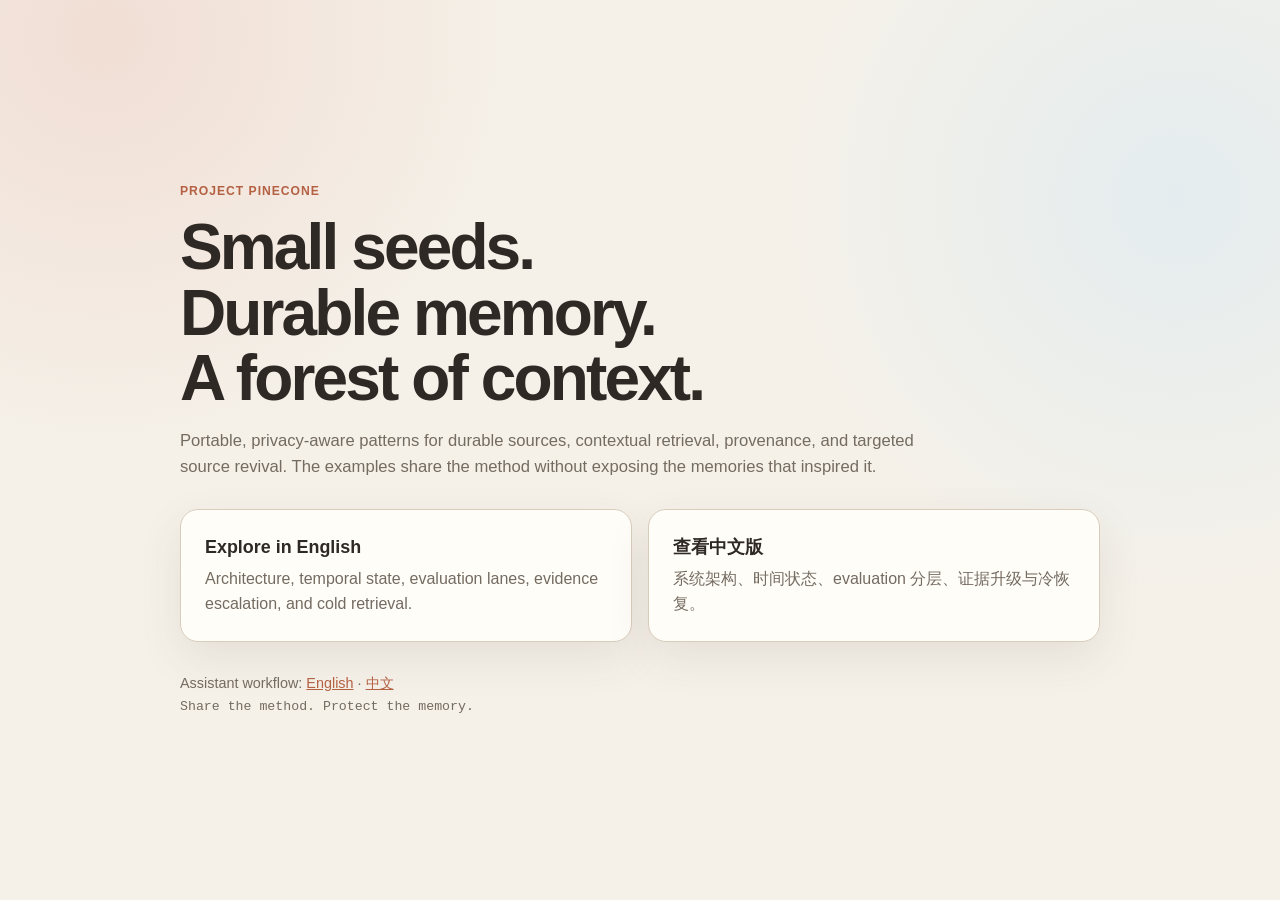
==== commit 2ec43116: "Document time-aware retrieval evaluation" ====
--- a/index.html
+++ b/index.html
@@ -16,11 +16,11 @@
       <div class="choices" aria-label="Architecture languages">
         <a class="choice" href="docs/memory-system-architecture.en.html">
           <strong>Explore in English</strong>
-          <span>Architecture map, evidence escalation, cold retrieval, ownership, and fidelity.</span>
+          <span>Architecture, temporal state, evaluation lanes, evidence escalation, and cold retrieval.</span>
         </a>
         <a class="choice" href="docs/memory-system-architecture.zh.html" lang="zh-CN">
           <strong>查看中文版</strong>
-          <span>系统架构、证据升级、冷恢复、ownership 与 fidelity。</span>
+          <span>系统架构、时间状态、evaluation 分层、证据升级与冷恢复。</span>
         </a>
       </div>
       <div class="resources">
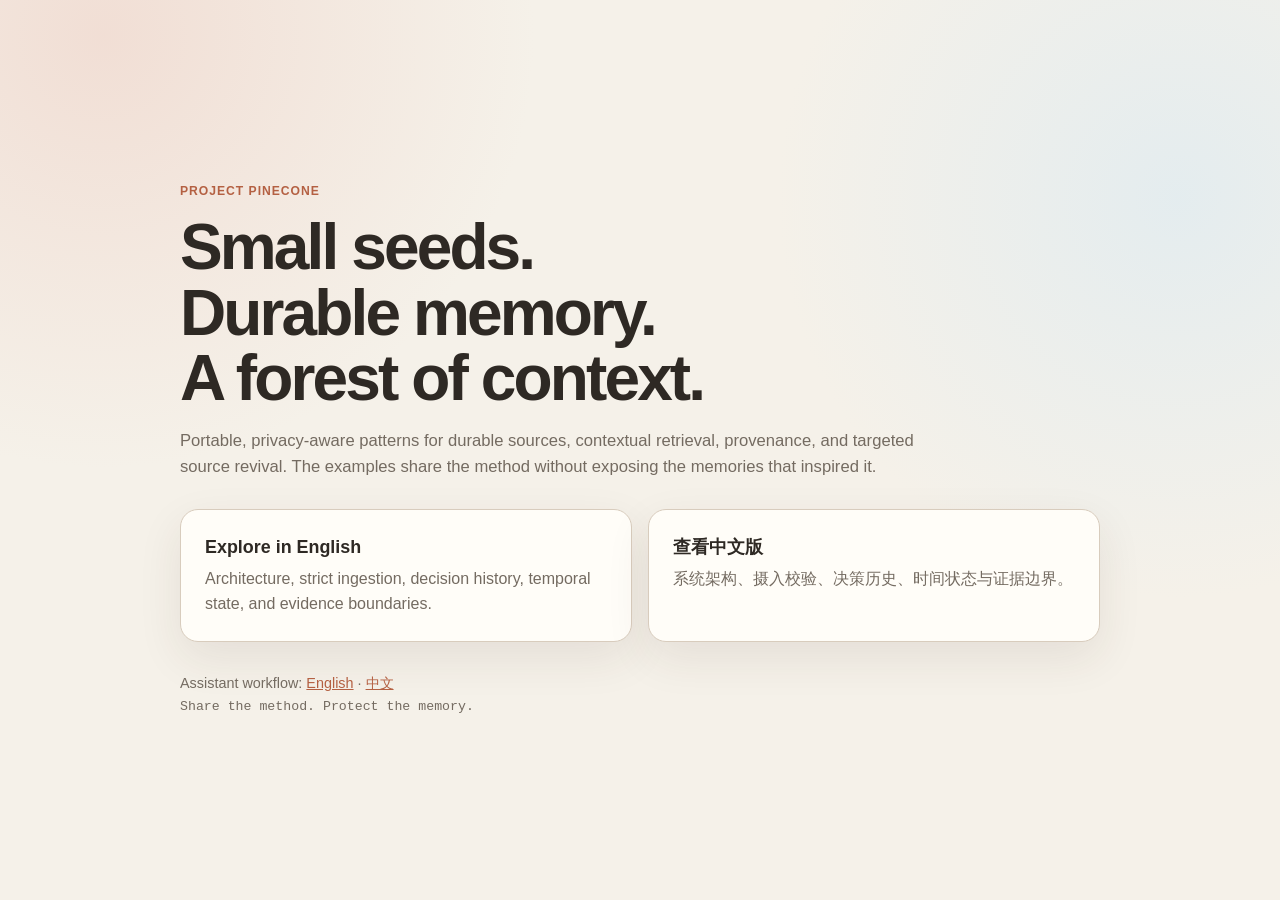
==== commit 0ae26554: "Document ingestion contracts and memory integrity boundaries" ====
--- a/index.html
+++ b/index.html
@@ -16,11 +16,11 @@
       <div class="choices" aria-label="Architecture languages">
         <a class="choice" href="docs/memory-system-architecture.en.html">
           <strong>Explore in English</strong>
-          <span>Architecture, temporal state, evaluation lanes, evidence escalation, and cold retrieval.</span>
+          <span>Architecture, strict ingestion, decision history, temporal state, and evidence boundaries.</span>
         </a>
         <a class="choice" href="docs/memory-system-architecture.zh.html" lang="zh-CN">
           <strong>查看中文版</strong>
-          <span>系统架构、时间状态、evaluation 分层、证据升级与冷恢复。</span>
+          <span>系统架构、摄入校验、决策历史、时间状态与证据边界。</span>
         </a>
       </div>
       <div class="resources">
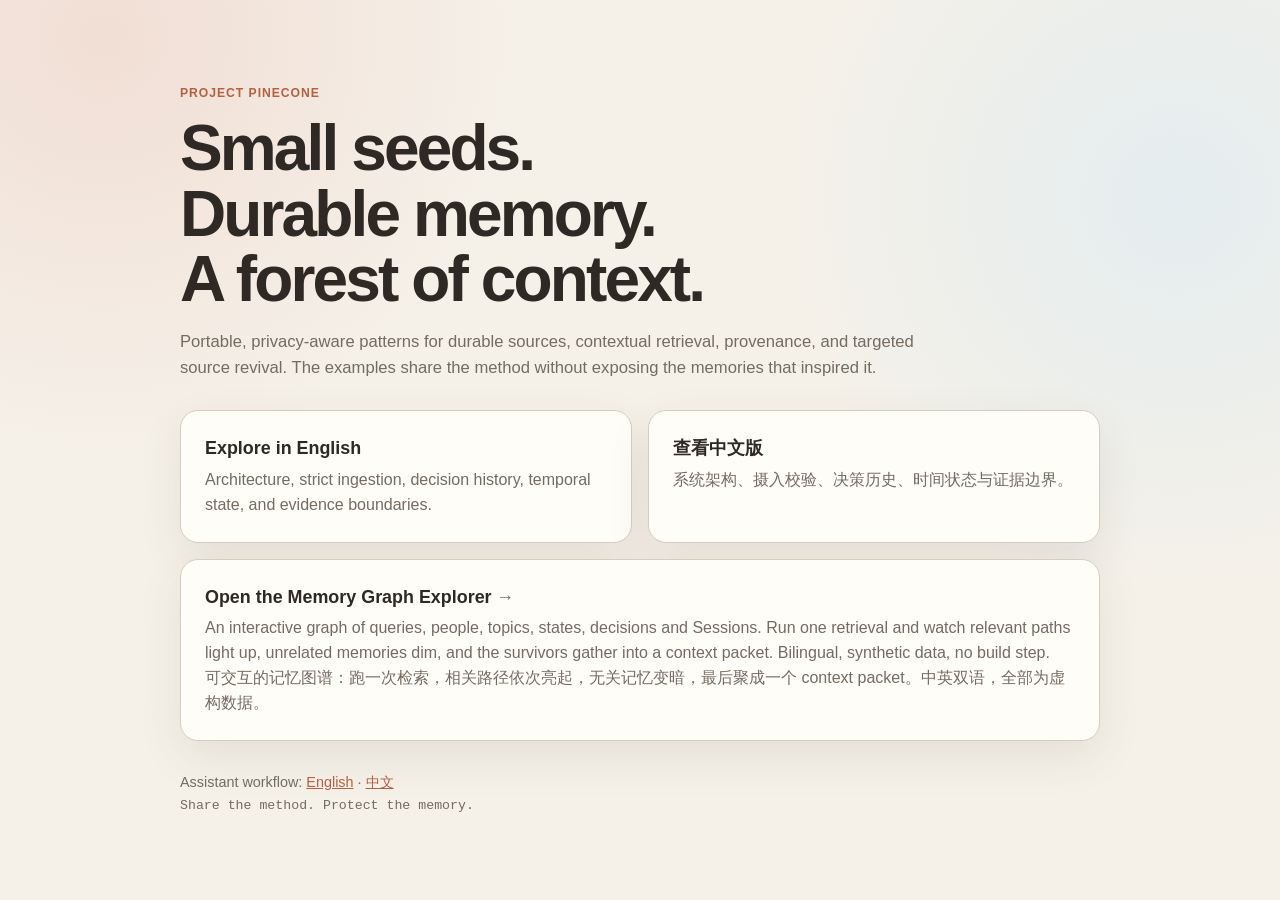
==== commit e9bd9acd: "Add an interactive memory graph explorer Turn the architecture into something inspectable by hand. N" ====
--- a/index.html
+++ b/index.html
@@ -23,6 +23,12 @@
           <span>系统架构、摄入校验、决策历史、时间状态与证据边界。</span>
         </a>
       </div>
+      <div class="choices single" aria-label="Interactive demo">
+        <a class="choice" href="docs/memory-graph-explorer.html">
+          <strong>Open the Memory Graph Explorer <span aria-hidden="true">&rarr;</span></strong>
+          <span>An interactive graph of queries, people, topics, states, decisions and Sessions. Run one retrieval and watch relevant paths light up, unrelated memories dim, and the survivors gather into a context packet. Bilingual, synthetic data, no build step.<br><span lang="zh-CN">可交互的记忆图谱：跑一次检索，相关路径依次亮起，无关记忆变暗，最后聚成一个 context packet。中英双语，全部为虚构数据。</span></span>
+        </a>
+      </div>
       <div class="resources">
         Assistant workflow:
         <a href="docs/assistant-memory-workflow.en.md">English</a>
--- a/docs/architecture.css
+++ b/docs/architecture.css
@@ -344,6 +344,7 @@
   gap: 16px;
   margin-top: 30px;
 }
+.choices.single { grid-template-columns: minmax(0, 1fr); margin-top: 16px; }
 .choice {
   display: block;
   padding: 24px;
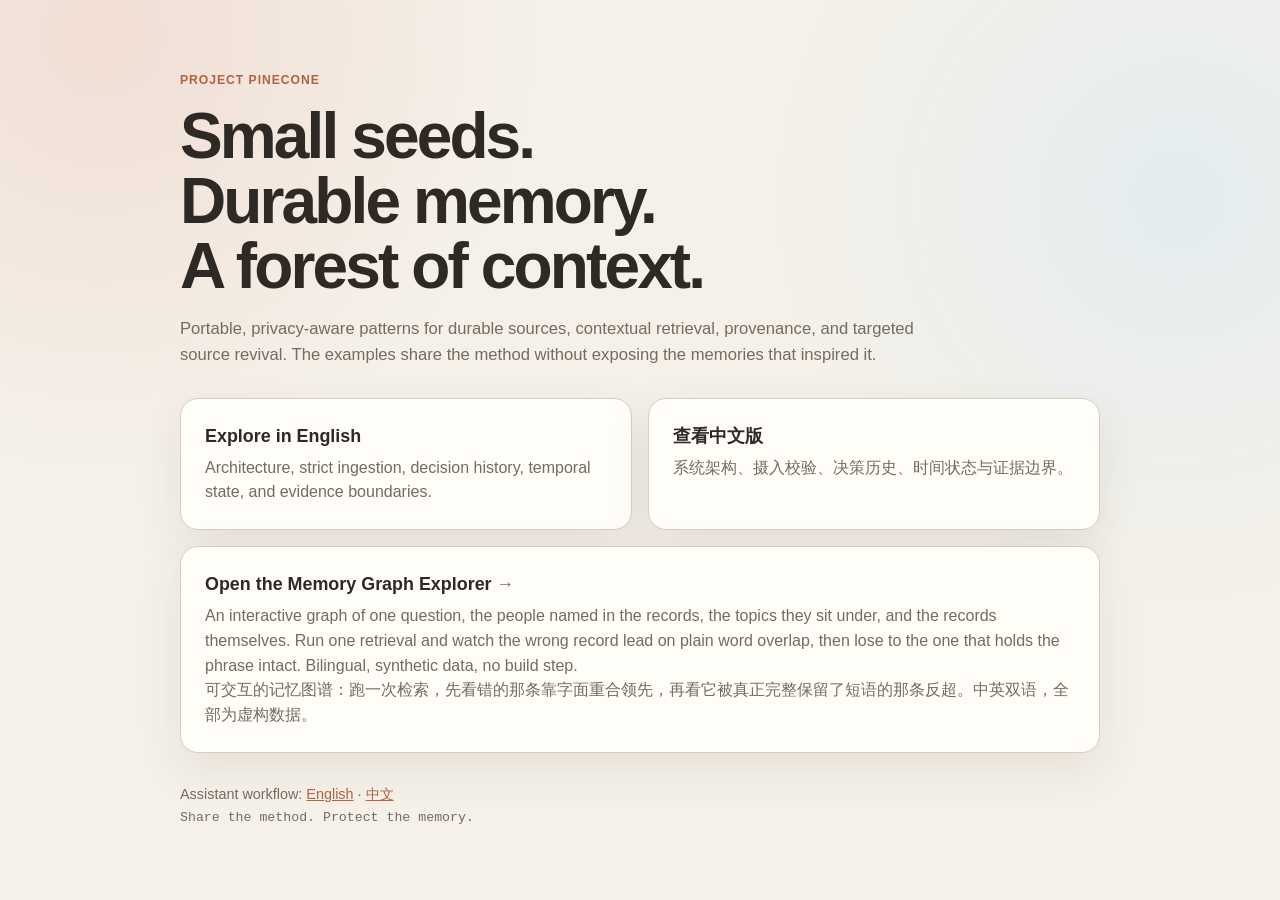
==== commit 43cd327b: "Restage the graph explorer on the contiguous-phrase case The previous run dramatized four mechanisms" ====
--- a/index.html
+++ b/index.html
@@ -26,7 +26,7 @@
       <div class="choices single" aria-label="Interactive demo">
         <a class="choice" href="docs/memory-graph-explorer.html">
           <strong>Open the Memory Graph Explorer <span aria-hidden="true">&rarr;</span></strong>
-          <span>An interactive graph of queries, people, topics, states, decisions and Sessions. Run one retrieval and watch relevant paths light up, unrelated memories dim, and the survivors gather into a context packet. Bilingual, synthetic data, no build step.<br><span lang="zh-CN">可交互的记忆图谱：跑一次检索，相关路径依次亮起，无关记忆变暗，最后聚成一个 context packet。中英双语，全部为虚构数据。</span></span>
+          <span>An interactive graph of one question, the people named in the records, the topics they sit under, and the records themselves. Run one retrieval and watch the wrong record lead on plain word overlap, then lose to the one that holds the phrase intact. Bilingual, synthetic data, no build step.<br><span lang="zh-CN">可交互的记忆图谱：跑一次检索，先看错的那条靠字面重合领先，再看它被真正完整保留了短语的那条反超。中英双语，全部为虚构数据。</span></span>
         </a>
       </div>
       <div class="resources">
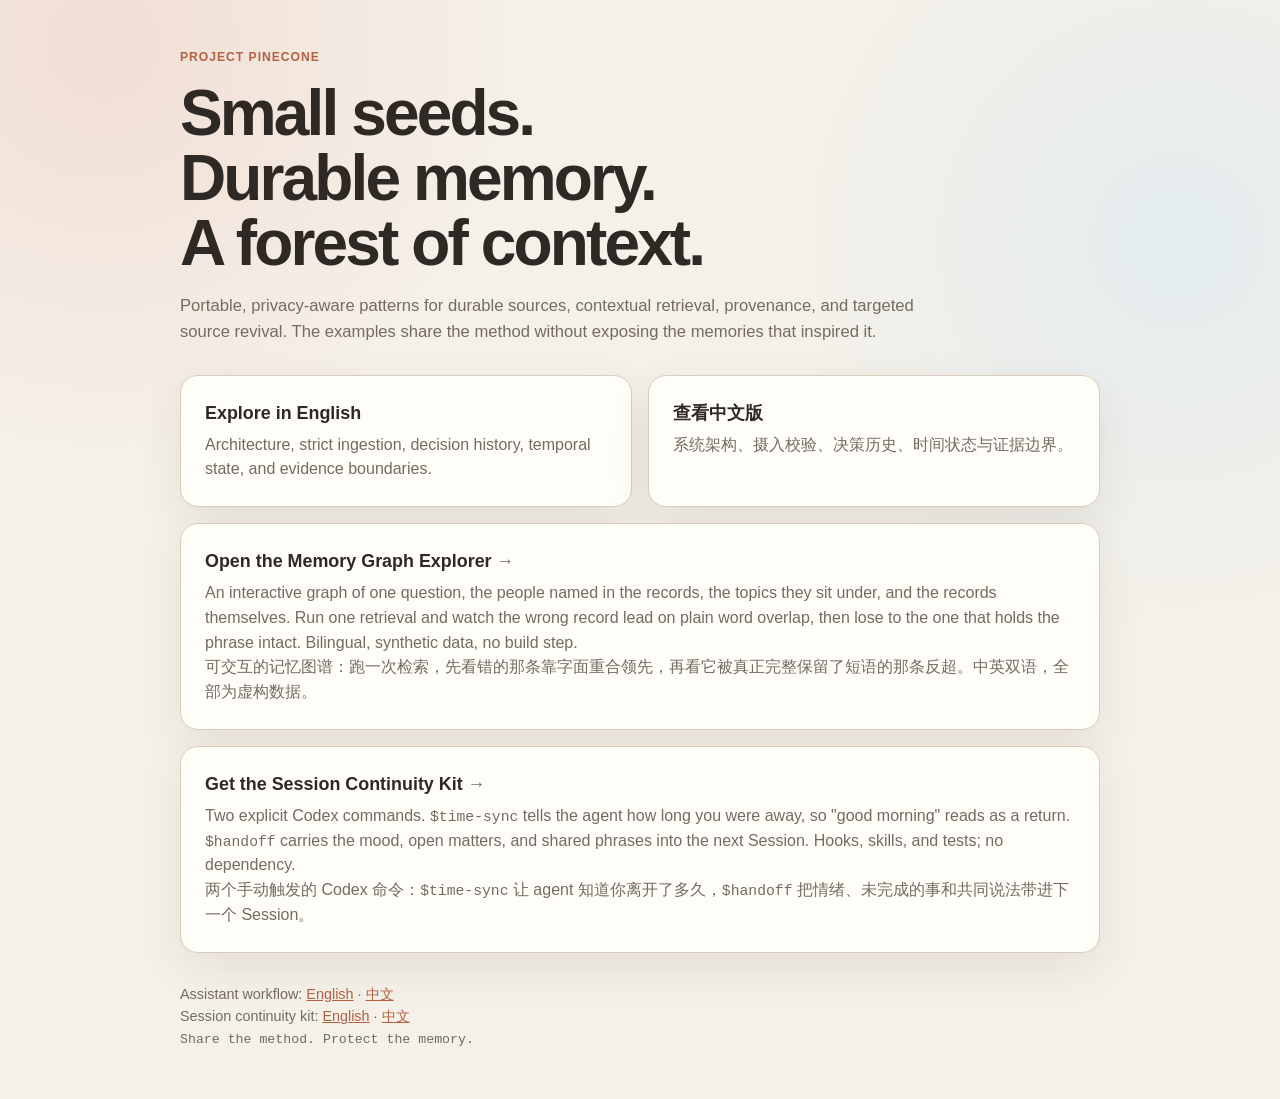
==== commit 06496add: "Publish the session continuity kit An assistant cannot tell a minute from a night, and a new Session" ====
--- a/index.html
+++ b/index.html
@@ -29,11 +29,22 @@
           <span>An interactive graph of one question, the people named in the records, the topics they sit under, and the records themselves. Run one retrieval and watch the wrong record lead on plain word overlap, then lose to the one that holds the phrase intact. Bilingual, synthetic data, no build step.<br><span lang="zh-CN">可交互的记忆图谱：跑一次检索，先看错的那条靠字面重合领先，再看它被真正完整保留了短语的那条反超。中英双语，全部为虚构数据。</span></span>
         </a>
       </div>
+      <div class="choices single" aria-label="Session continuity kit">
+        <a class="choice" href="kits/codex-session-continuity/README.md">
+          <strong>Get the Session Continuity Kit <span aria-hidden="true">&rarr;</span></strong>
+          <span>Two explicit Codex commands. <span class="mono">$time-sync</span> tells the agent how long you were away, so "good morning" reads as a return. <span class="mono">$handoff</span> carries the mood, open matters, and shared phrases into the next Session. Hooks, skills, and tests; no dependency.<br><span lang="zh-CN">两个手动触发的 Codex 命令：<span class="mono">$time-sync</span> 让 agent 知道你离开了多久，<span class="mono">$handoff</span> 把情绪、未完成的事和共同说法带进下一个 Session。</span></span>
+        </a>
+      </div>
       <div class="resources">
         Assistant workflow:
         <a href="docs/assistant-memory-workflow.en.md">English</a>
         ·
         <a href="docs/assistant-memory-workflow.zh.md" lang="zh-CN">中文</a>
+        <br>
+        Session continuity kit:
+        <a href="kits/codex-session-continuity/README.md">English</a>
+        ·
+        <a href="kits/codex-session-continuity/README.zh.md" lang="zh-CN">中文</a>
         <br>
         <span class="mono">Share the method. Protect the memory.</span>
       </div>
